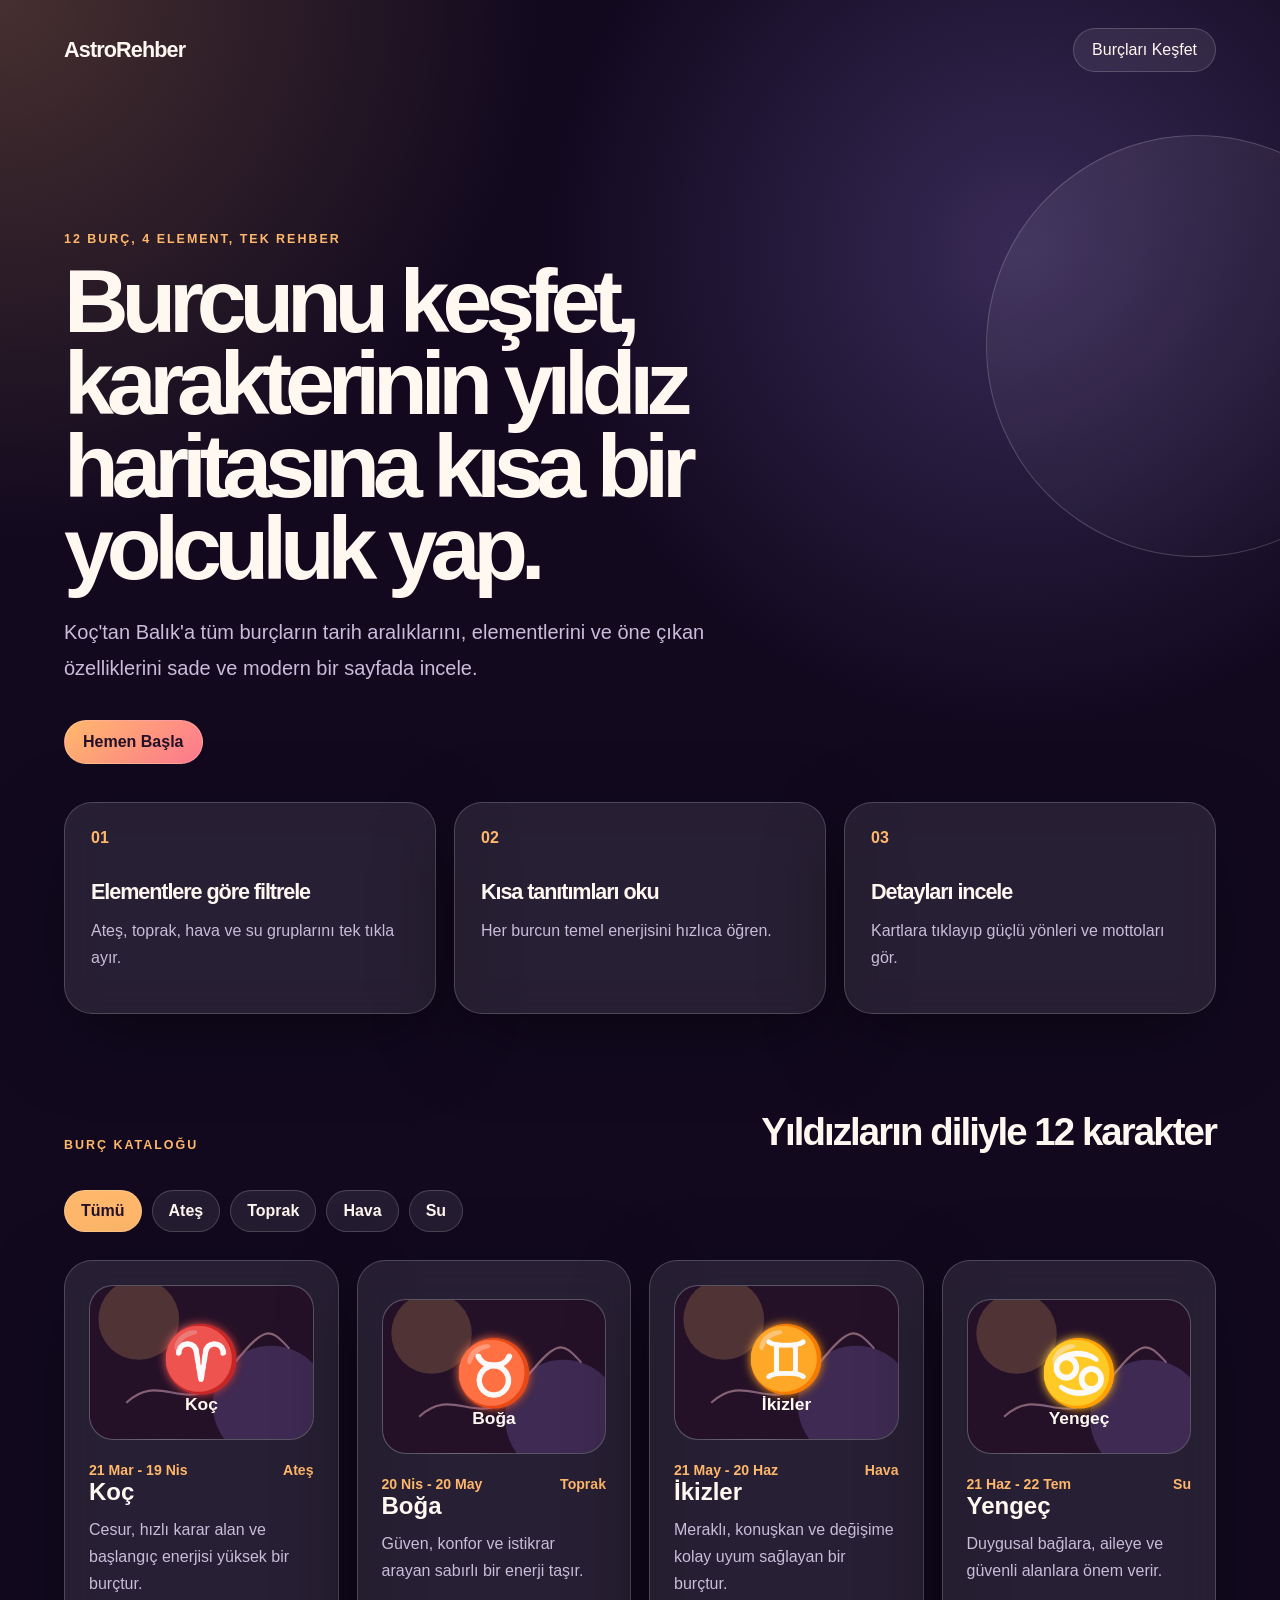
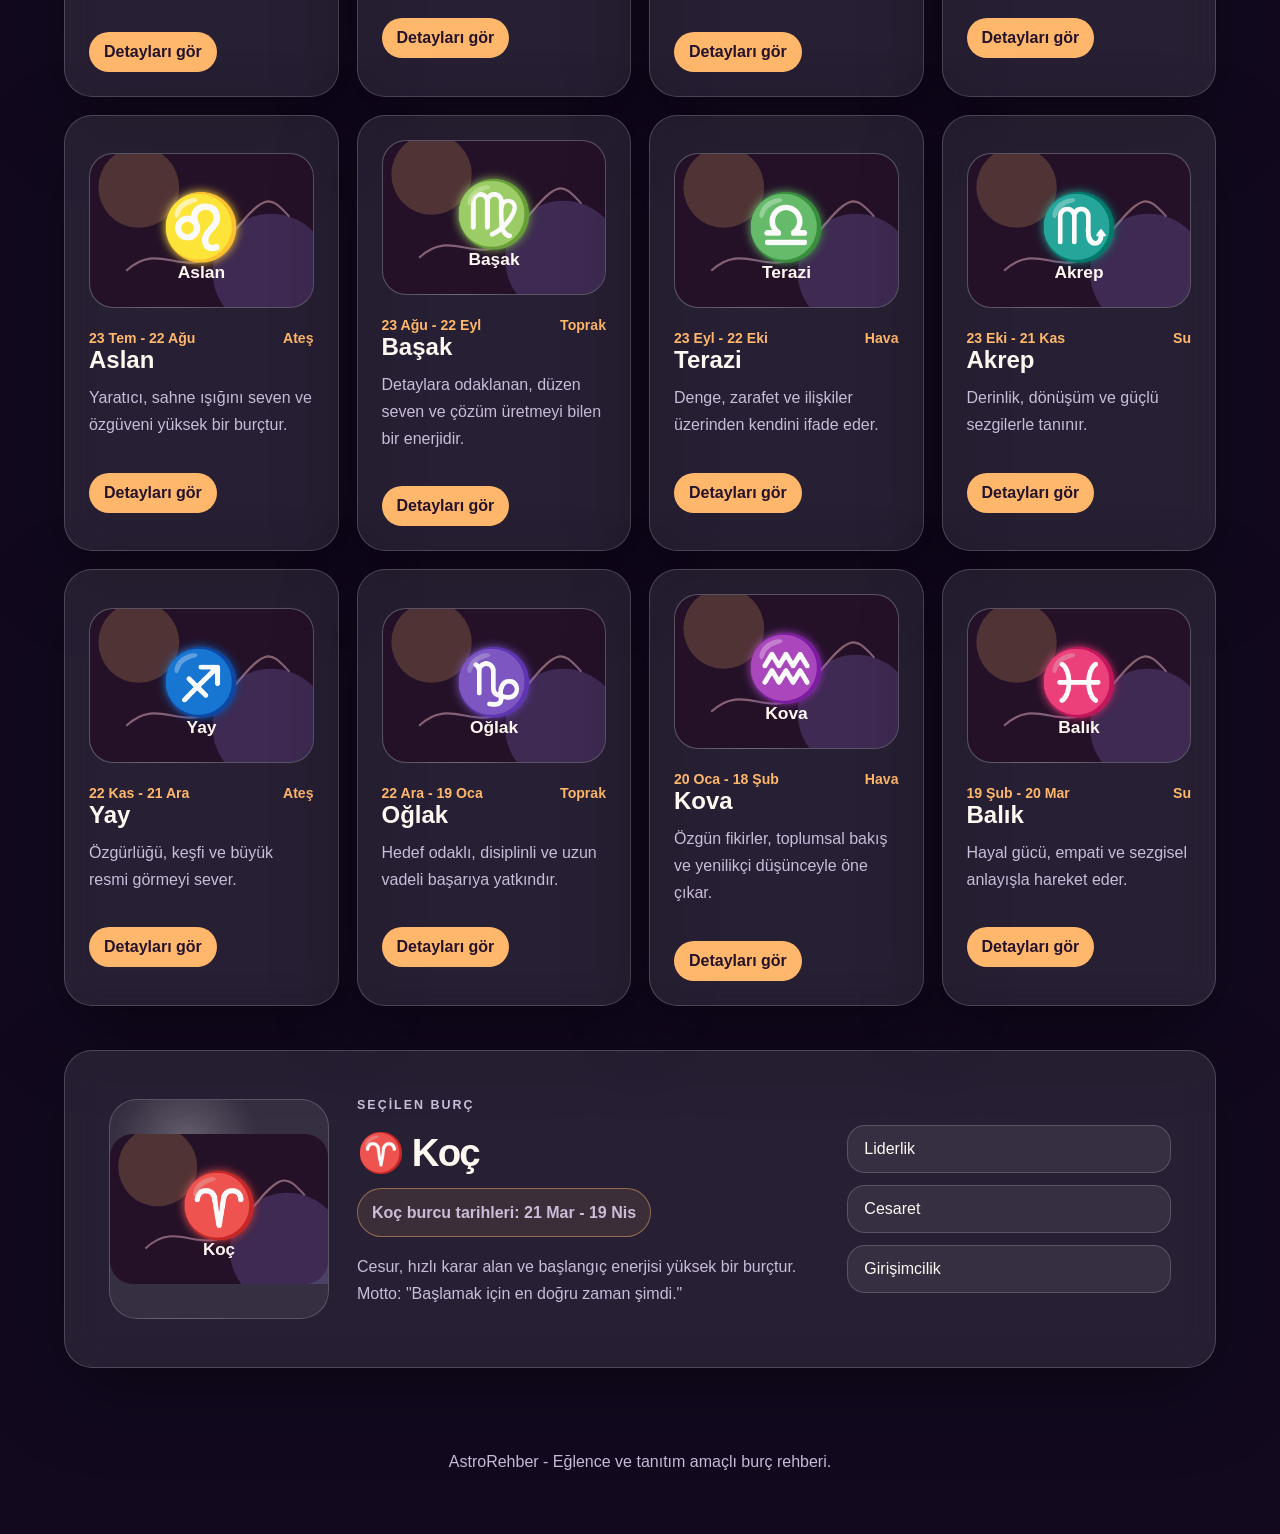
==== index.html @ c37c7cdb "Add Pages redirect to zodiac site" ====
<!DOCTYPE html>
<html lang="tr">
<head>
  <meta charset="UTF-8">
  <meta name="viewport" content="width=device-width, initial-scale=1.0">
  <meta http-equiv="refresh" content="0; url=burc-tanitim-sitesi/">
  <title>Burç Tanıtım Sitesi</title>
  <link rel="canonical" href="burc-tanitim-sitesi/">
  <style>
    body {
      display: grid;
      min-height: 100vh;
      margin: 0;
      place-items: center;
      font-family: Arial, sans-serif;
      color: #fff8f1;
      background: #12091f;
    }

    a {
      color: #ffb86b;
      font-weight: 700;
    }
  </style>
</head>
<body>
  <main>
    <h1>Burç Tanıtım Sitesi açılıyor...</h1>
    <p>Otomatik yönlendirme çalışmazsa <a href="burc-tanitim-sitesi/">buraya tıkla</a>.</p>
  </main>
</body>
</html>
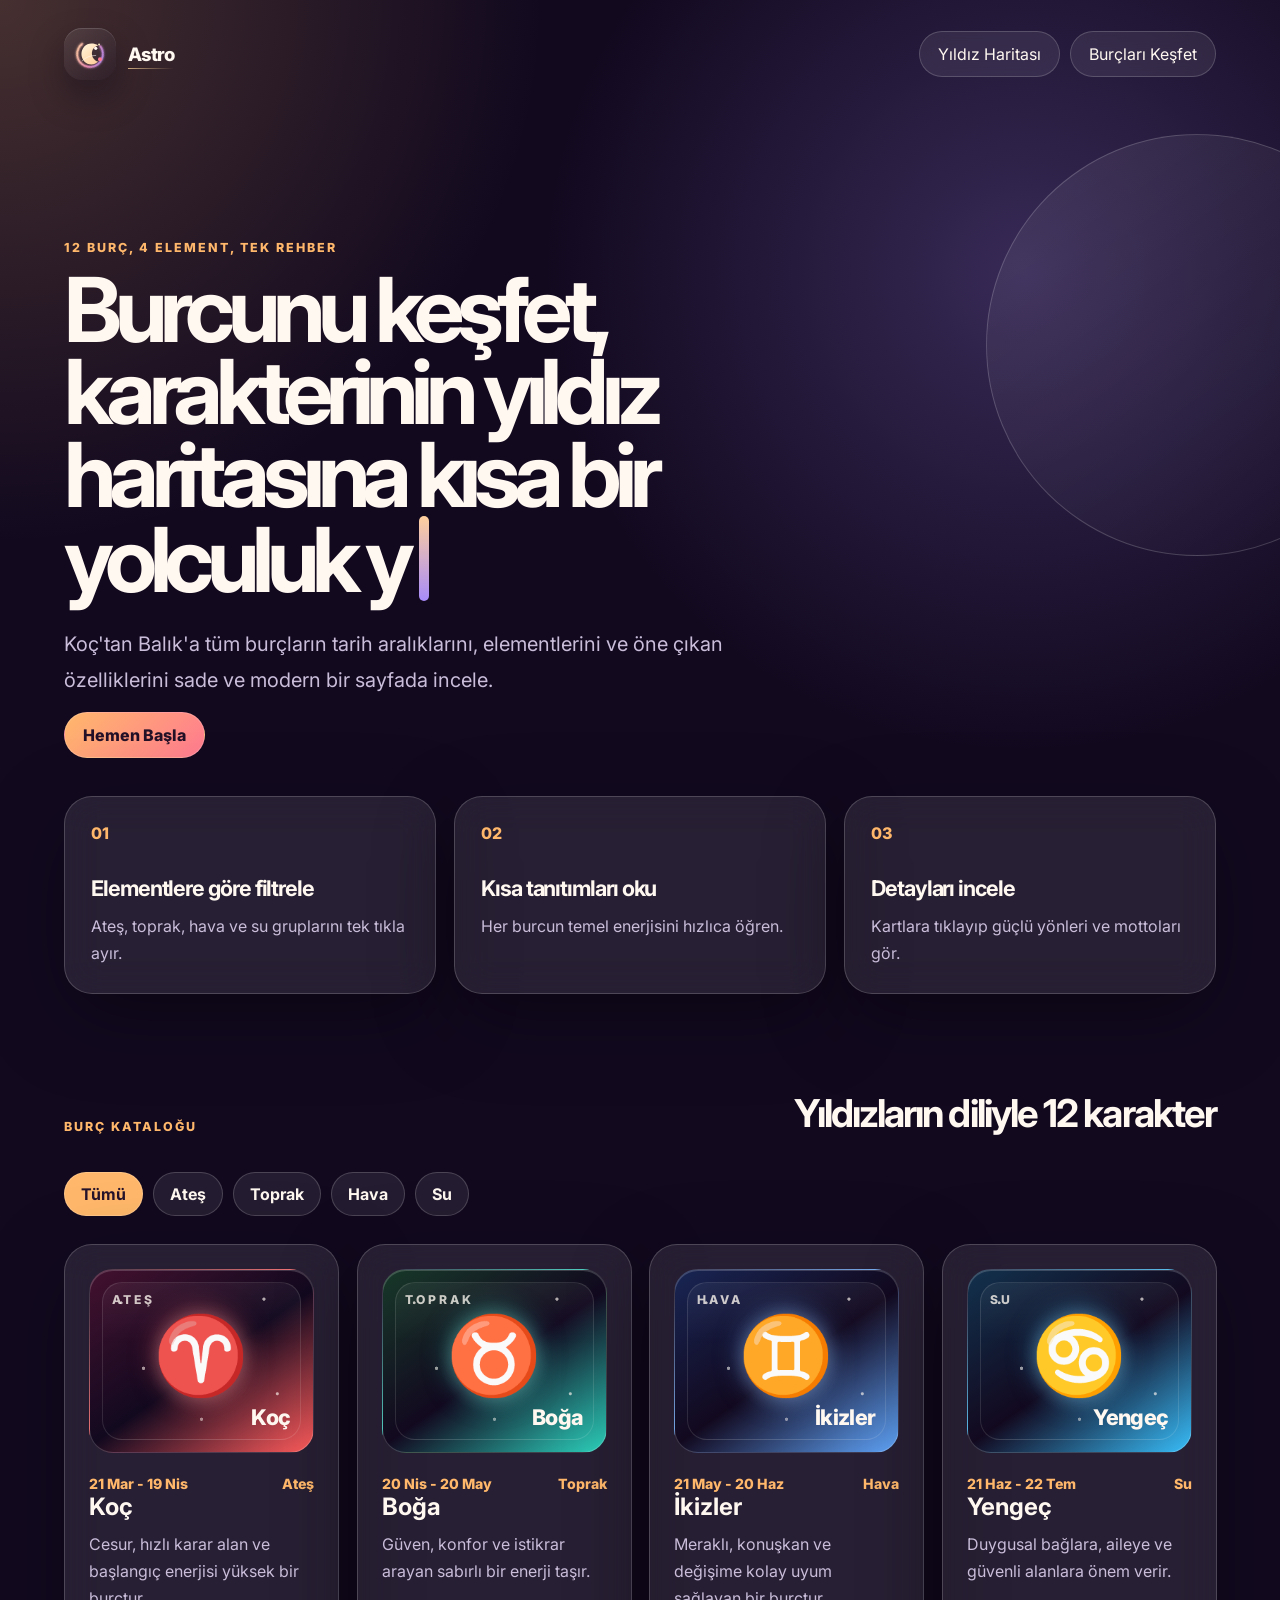
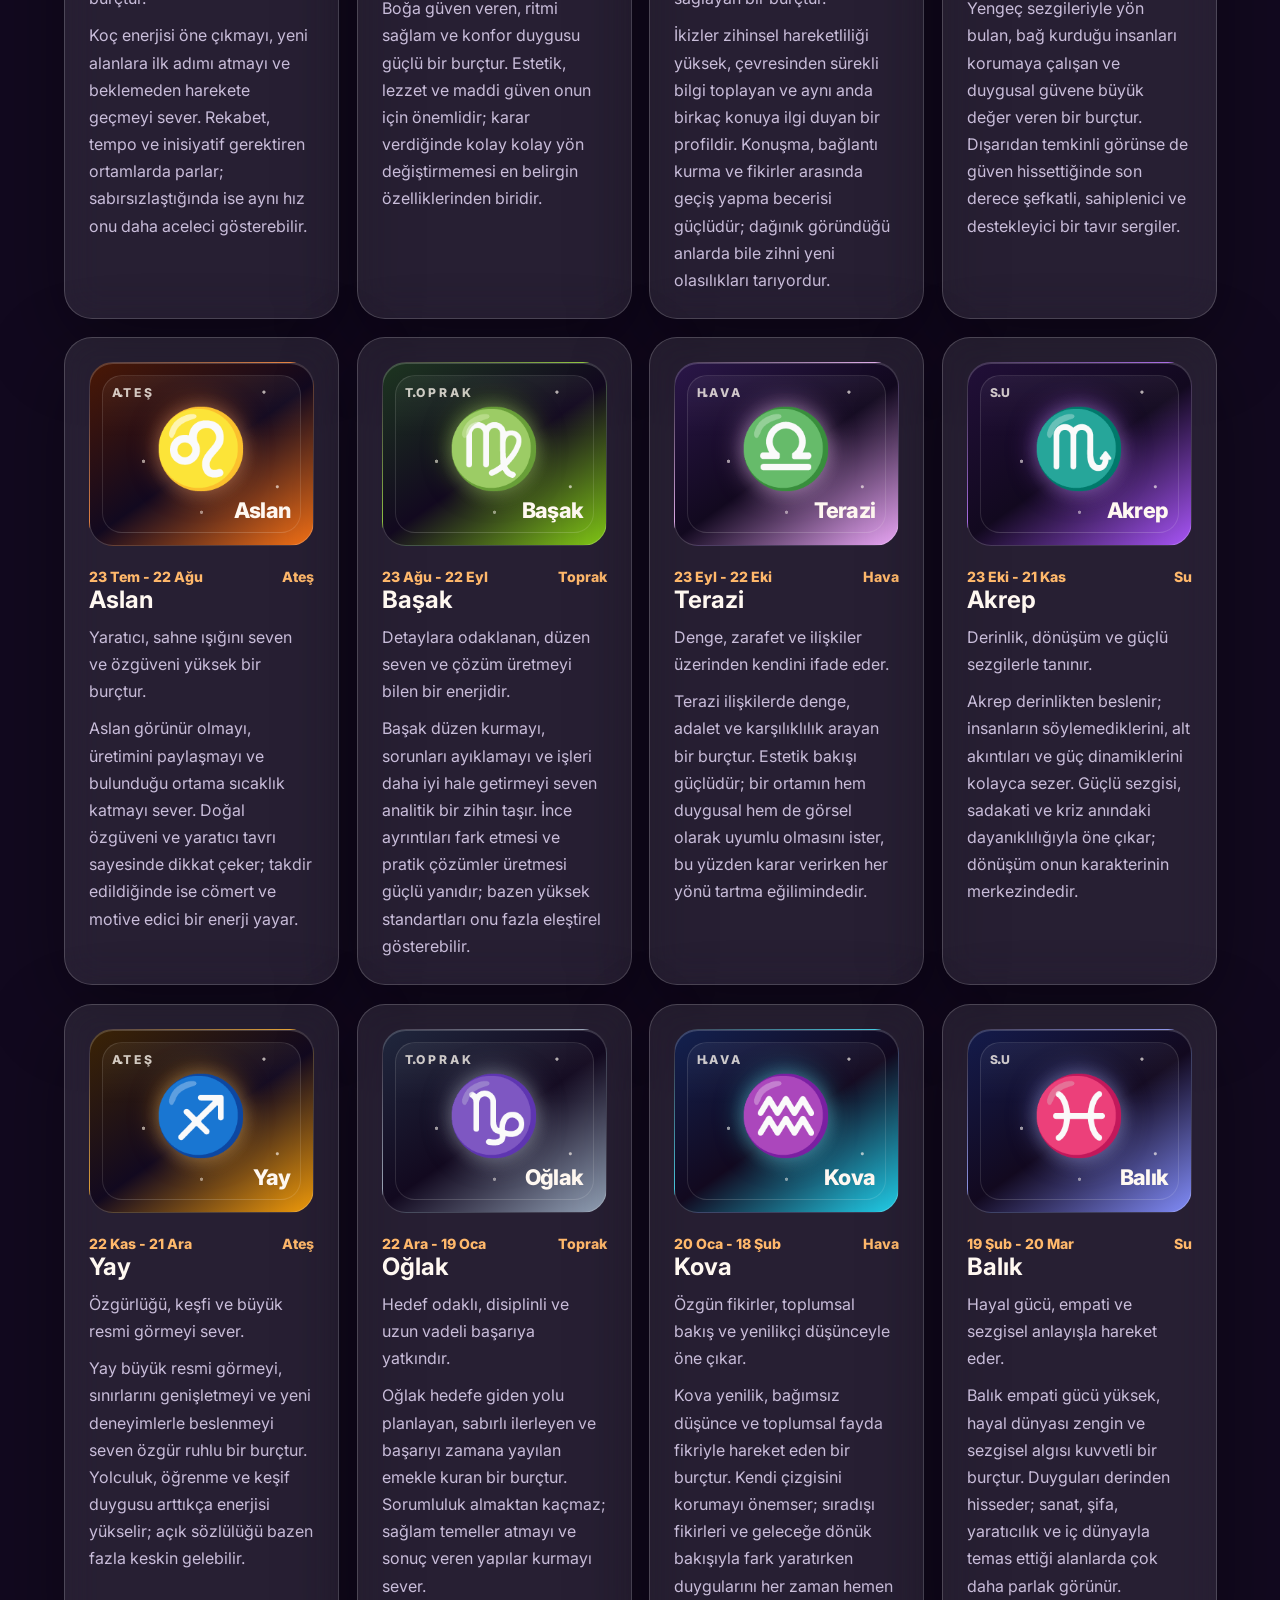
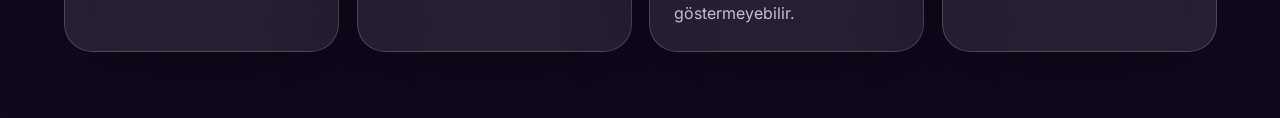
==== commit 40f2cc76: "Restore site files at gh-pages root" ====
--- a/index.html
+++ b/index.html
@@ -3,30 +3,287 @@
 <head>
   <meta charset="UTF-8">
   <meta name="viewport" content="width=device-width, initial-scale=1.0">
-  <meta http-equiv="refresh" content="0; url=burc-tanitim-sitesi/">
   <title>Burç Tanıtım Sitesi</title>
-  <link rel="canonical" href="burc-tanitim-sitesi/">
-  <style>
-    body {
-      display: grid;
-      min-height: 100vh;
-      margin: 0;
-      place-items: center;
-      font-family: Arial, sans-serif;
-      color: #fff8f1;
-      background: #12091f;
-    }
-
-    a {
-      color: #ffb86b;
-      font-weight: 700;
-    }
-  </style>
+  <link rel="preconnect" href="https://fonts.googleapis.com">
+  <link rel="preconnect" href="https://fonts.gstatic.com" crossorigin>
+  <link href="https://fonts.googleapis.com/css2?family=Inter:wght@400;600;700;800&display=swap" rel="stylesheet">
+  <link rel="stylesheet" href="style.css">
+  <link rel="stylesheet" href="neon-hover.css">
+  <link rel="stylesheet" href="nav-animations.css">
 </head>
 <body>
+  <header class="hero">
+    <nav class="navbar" aria-label="Ana navigasyon">
+      <a class="logo" href="index.html" aria-label="Astro ana sayfa">
+        <span class="logo-mark" aria-hidden="true">
+          <svg viewBox="0 0 84 84" focusable="false">
+            <defs>
+              <linearGradient id="astroRing" x1="14" y1="14" x2="70" y2="70" gradientUnits="userSpaceOnUse">
+                <stop stop-color="#ffd89b"/>
+                <stop offset="0.52" stop-color="#f08bb4"/>
+                <stop offset="1" stop-color="#a78bfa"/>
+              </linearGradient>
+              <linearGradient id="astroMoon" x1="24" y1="22" x2="56" y2="60" gradientUnits="userSpaceOnUse">
+                <stop stop-color="#fff5db"/>
+                <stop offset="1" stop-color="#ffcf9c"/>
+              </linearGradient>
+              <filter id="astroGlow" x="-35%" y="-35%" width="170%" height="170%">
+                <feGaussianBlur stdDeviation="2.6" result="blur"/>
+                <feMerge>
+                  <feMergeNode in="blur"/>
+                  <feMergeNode in="SourceGraphic"/>
+                </feMerge>
+              </filter>
+            </defs>
+            <circle cx="42" cy="42" r="27" fill="none" stroke="url(#astroRing)" stroke-width="3.6" stroke-linecap="round" stroke-dasharray="122 42" transform="rotate(-28 42 42)" filter="url(#astroGlow)"/>
+            <path d="M45 20C33 20 24 30 24 42C24 54 33 64 45 64C50 64 55 62 59 58C51 56 46 49 46 41C46 33 51 26 59 24C55 21 50 20 45 20Z" fill="url(#astroMoon)"/>
+            <path d="M26 56C33 49 42 45 54 45" fill="none" stroke="rgba(255,248,241,0.78)" stroke-width="1.5" stroke-linecap="round"/>
+            <circle cx="54" cy="30" r="3.4" fill="#fff8f1"/>
+            <circle cx="61" cy="22" r="1.9" fill="#fff1c6"/>
+            <circle cx="63" cy="53" r="4.2" fill="#ff7a90"/>
+          </svg>
+        </span>
+        <span class="logo-text">Astro</span>
+      </a>
+      <div class="nav-actions">
+        <a class="nav-link nav-starchart" href="yildiz-haritasi.html">Yıldız Haritası</a>
+        <a class="nav-link nav-zodiac" href="index.html#burclar">Burçları Keşfet</a>
+      </div>
+    </nav>
+
+    <section class="hero-content">
+      <p class="eyebrow" data-typing data-typing-order="1" data-typing-speed="14">12 burç, 4 element, tek rehber</p>
+      <h1 data-typing data-typing-order="2" data-typing-speed="18">Burcunu keşfet, karakterinin yıldız haritasına kısa bir yolculuk yap.</h1>
+      <p class="hero-text" data-typing data-typing-order="3" data-typing-speed="9">
+        Koç'tan Balık'a tüm burçların tarih aralıklarını, elementlerini ve öne çıkan
+        özelliklerini sade ve modern bir sayfada incele.
+      </p>
+      <a class="cta" href="#burclar">Hemen Başla</a>
+    </section>
+  </header>
+
   <main>
-    <h1>Burç Tanıtım Sitesi açılıyor...</h1>
-    <p>Otomatik yönlendirme çalışmazsa <a href="burc-tanitim-sitesi/">buraya tıkla</a>.</p>
+    <section class="intro" aria-label="Site özeti">
+      <article>
+        <span>01</span>
+        <h2>Elementlere göre filtrele</h2>
+        <p>Ateş, toprak, hava ve su gruplarını tek tıkla ayır.</p>
+      </article>
+      <article>
+        <span>02</span>
+        <h2>Kısa tanıtımları oku</h2>
+        <p>Her burcun temel enerjisini hızlıca öğren.</p>
+      </article>
+      <article>
+        <span>03</span>
+        <h2>Detayları incele</h2>
+        <p>Kartlara tıklayıp güçlü yönleri ve mottoları gör.</p>
+      </article>
+    </section>
+
+    <section id="burclar" class="zodiac-section">
+      <div class="section-heading">
+        <p class="eyebrow">Burç kataloğu</p>
+        <h2>Yıldızların diliyle 12 karakter</h2>
+      </div>
+
+      <div class="filters" aria-label="Burç element filtreleri">
+        <button class="filter active" type="button" data-filter="all">Tümü</button>
+        <button class="filter" type="button" data-filter="Ateş">Ateş</button>
+        <button class="filter" type="button" data-filter="Toprak">Toprak</button>
+        <button class="filter" type="button" data-filter="Hava">Hava</button>
+        <button class="filter" type="button" data-filter="Su">Su</button>
+      </div>
+
+      <div class="zodiac-grid" id="zodiacGrid" aria-live="polite">
+        <a class="zodiac-card" data-element="Ateş" href="burc.html?burc=koc" aria-label="Koç burcu detay sayfasına git">
+          <span class="zodiac-image-wrap zodiac-poster poster-koc" aria-hidden="true">
+            <span class="zodiac-poster-element">ATEŞ</span>
+            <span class="zodiac-poster-symbol">♈</span>
+            <span class="zodiac-poster-name">Koç</span>
+          </span>
+          <div class="zodiac-meta">
+            <span>21 Mar - 19 Nis</span>
+            <span>Ateş</span>
+          </div>
+          <h3>Koç</h3>
+          <p>Cesur, hızlı karar alan ve başlangıç enerjisi yüksek bir burçtur.</p>
+          <p class="zodiac-card-detail">Koç enerjisi öne çıkmayı, yeni alanlara ilk adımı atmayı ve beklemeden harekete geçmeyi sever. Rekabet, tempo ve inisiyatif gerektiren ortamlarda parlar; sabırsızlaştığında ise aynı hız onu daha aceleci gösterebilir.</p>
+        </a>
+
+        <a class="zodiac-card" data-element="Toprak" href="burc.html?burc=boga" aria-label="Boğa burcu detay sayfasına git">
+          <span class="zodiac-image-wrap zodiac-poster poster-boga" aria-hidden="true">
+            <span class="zodiac-poster-element">TOPRAK</span>
+            <span class="zodiac-poster-symbol">♉</span>
+            <span class="zodiac-poster-name">Boğa</span>
+          </span>
+          <div class="zodiac-meta">
+            <span>20 Nis - 20 May</span>
+            <span>Toprak</span>
+          </div>
+          <h3>Boğa</h3>
+          <p>Güven, konfor ve istikrar arayan sabırlı bir enerji taşır.</p>
+          <p class="zodiac-card-detail">Boğa güven veren, ritmi sağlam ve konfor duygusu güçlü bir burçtur. Estetik, lezzet ve maddi güven onun için önemlidir; karar verdiğinde kolay kolay yön değiştirmemesi en belirgin özelliklerinden biridir.</p>
+        </a>
+
+        <a class="zodiac-card" data-element="Hava" href="burc.html?burc=ikizler" aria-label="İkizler burcu detay sayfasına git">
+          <span class="zodiac-image-wrap zodiac-poster poster-ikizler" aria-hidden="true">
+            <span class="zodiac-poster-element">HAVA</span>
+            <span class="zodiac-poster-symbol">♊</span>
+            <span class="zodiac-poster-name">İkizler</span>
+          </span>
+          <div class="zodiac-meta">
+            <span>21 May - 20 Haz</span>
+            <span>Hava</span>
+          </div>
+          <h3>İkizler</h3>
+          <p>Meraklı, konuşkan ve değişime kolay uyum sağlayan bir burçtur.</p>
+          <p class="zodiac-card-detail">İkizler zihinsel hareketliliği yüksek, çevresinden sürekli bilgi toplayan ve aynı anda birkaç konuya ilgi duyan bir profildir. Konuşma, bağlantı kurma ve fikirler arasında geçiş yapma becerisi güçlüdür; dağınık göründüğü anlarda bile zihni yeni olasılıkları tarıyordur.</p>
+        </a>
+
+        <a class="zodiac-card" data-element="Su" href="burc.html?burc=yengec" aria-label="Yengeç burcu detay sayfasına git">
+          <span class="zodiac-image-wrap zodiac-poster poster-yengec" aria-hidden="true">
+            <span class="zodiac-poster-element">SU</span>
+            <span class="zodiac-poster-symbol">♋</span>
+            <span class="zodiac-poster-name">Yengeç</span>
+          </span>
+          <div class="zodiac-meta">
+            <span>21 Haz - 22 Tem</span>
+            <span>Su</span>
+          </div>
+          <h3>Yengeç</h3>
+          <p>Duygusal bağlara, aileye ve güvenli alanlara önem verir.</p>
+          <p class="zodiac-card-detail">Yengeç sezgileriyle yön bulan, bağ kurduğu insanları korumaya çalışan ve duygusal güvene büyük değer veren bir burçtur. Dışarıdan temkinli görünse de güven hissettiğinde son derece şefkatli, sahiplenici ve destekleyici bir tavır sergiler.</p>
+        </a>
+
+        <a class="zodiac-card" data-element="Ateş" href="burc.html?burc=aslan" aria-label="Aslan burcu detay sayfasına git">
+          <span class="zodiac-image-wrap zodiac-poster poster-aslan" aria-hidden="true">
+            <span class="zodiac-poster-element">ATEŞ</span>
+            <span class="zodiac-poster-symbol">♌</span>
+            <span class="zodiac-poster-name">Aslan</span>
+          </span>
+          <div class="zodiac-meta">
+            <span>23 Tem - 22 Ağu</span>
+            <span>Ateş</span>
+          </div>
+          <h3>Aslan</h3>
+          <p>Yaratıcı, sahne ışığını seven ve özgüveni yüksek bir burçtur.</p>
+          <p class="zodiac-card-detail">Aslan görünür olmayı, üretimini paylaşmayı ve bulunduğu ortama sıcaklık katmayı sever. Doğal özgüveni ve yaratıcı tavrı sayesinde dikkat çeker; takdir edildiğinde ise cömert ve motive edici bir enerji yayar.</p>
+        </a>
+
+        <a class="zodiac-card" data-element="Toprak" href="burc.html?burc=basak" aria-label="Başak burcu detay sayfasına git">
+          <span class="zodiac-image-wrap zodiac-poster poster-basak" aria-hidden="true">
+            <span class="zodiac-poster-element">TOPRAK</span>
+            <span class="zodiac-poster-symbol">♍</span>
+            <span class="zodiac-poster-name">Başak</span>
+          </span>
+          <div class="zodiac-meta">
+            <span>23 Ağu - 22 Eyl</span>
+            <span>Toprak</span>
+          </div>
+          <h3>Başak</h3>
+          <p>Detaylara odaklanan, düzen seven ve çözüm üretmeyi bilen bir enerjidir.</p>
+          <p class="zodiac-card-detail">Başak düzen kurmayı, sorunları ayıklamayı ve işleri daha iyi hale getirmeyi seven analitik bir zihin taşır. İnce ayrıntıları fark etmesi ve pratik çözümler üretmesi güçlü yanıdır; bazen yüksek standartları onu fazla eleştirel gösterebilir.</p>
+        </a>
+
+        <a class="zodiac-card" data-element="Hava" href="burc.html?burc=terazi" aria-label="Terazi burcu detay sayfasına git">
+          <span class="zodiac-image-wrap zodiac-poster poster-terazi" aria-hidden="true">
+            <span class="zodiac-poster-element">HAVA</span>
+            <span class="zodiac-poster-symbol">♎</span>
+            <span class="zodiac-poster-name">Terazi</span>
+          </span>
+          <div class="zodiac-meta">
+            <span>23 Eyl - 22 Eki</span>
+            <span>Hava</span>
+          </div>
+          <h3>Terazi</h3>
+          <p>Denge, zarafet ve ilişkiler üzerinden kendini ifade eder.</p>
+          <p class="zodiac-card-detail">Terazi ilişkilerde denge, adalet ve karşılıklılık arayan bir burçtur. Estetik bakışı güçlüdür; bir ortamın hem duygusal hem de görsel olarak uyumlu olmasını ister, bu yüzden karar verirken her yönü tartma eğilimindedir.</p>
+        </a>
+
+        <a class="zodiac-card" data-element="Su" href="burc.html?burc=akrep" aria-label="Akrep burcu detay sayfasına git">
+          <span class="zodiac-image-wrap zodiac-poster poster-akrep" aria-hidden="true">
+            <span class="zodiac-poster-element">SU</span>
+            <span class="zodiac-poster-symbol">♏</span>
+            <span class="zodiac-poster-name">Akrep</span>
+          </span>
+          <div class="zodiac-meta">
+            <span>23 Eki - 21 Kas</span>
+            <span>Su</span>
+          </div>
+          <h3>Akrep</h3>
+          <p>Derinlik, dönüşüm ve güçlü sezgilerle tanınır.</p>
+          <p class="zodiac-card-detail">Akrep derinlikten beslenir; insanların söylemediklerini, alt akıntıları ve güç dinamiklerini kolayca sezer. Güçlü sezgisi, sadakati ve kriz anındaki dayanıklılığıyla öne çıkar; dönüşüm onun karakterinin merkezindedir.</p>
+        </a>
+
+        <a class="zodiac-card" data-element="Ateş" href="burc.html?burc=yay" aria-label="Yay burcu detay sayfasına git">
+          <span class="zodiac-image-wrap zodiac-poster poster-yay" aria-hidden="true">
+            <span class="zodiac-poster-element">ATEŞ</span>
+            <span class="zodiac-poster-symbol">♐</span>
+            <span class="zodiac-poster-name">Yay</span>
+          </span>
+          <div class="zodiac-meta">
+            <span>22 Kas - 21 Ara</span>
+            <span>Ateş</span>
+          </div>
+          <h3>Yay</h3>
+          <p>Özgürlüğü, keşfi ve büyük resmi görmeyi sever.</p>
+          <p class="zodiac-card-detail">Yay büyük resmi görmeyi, sınırlarını genişletmeyi ve yeni deneyimlerle beslenmeyi seven özgür ruhlu bir burçtur. Yolculuk, öğrenme ve keşif duygusu arttıkça enerjisi yükselir; açık sözlülüğü bazen fazla keskin gelebilir.</p>
+        </a>
+
+        <a class="zodiac-card" data-element="Toprak" href="burc.html?burc=oglak" aria-label="Oğlak burcu detay sayfasına git">
+          <span class="zodiac-image-wrap zodiac-poster poster-oglak" aria-hidden="true">
+            <span class="zodiac-poster-element">TOPRAK</span>
+            <span class="zodiac-poster-symbol">♑</span>
+            <span class="zodiac-poster-name">Oğlak</span>
+          </span>
+          <div class="zodiac-meta">
+            <span>22 Ara - 19 Oca</span>
+            <span>Toprak</span>
+          </div>
+          <h3>Oğlak</h3>
+          <p>Hedef odaklı, disiplinli ve uzun vadeli başarıya yatkındır.</p>
+          <p class="zodiac-card-detail">Oğlak hedefe giden yolu planlayan, sabırlı ilerleyen ve başarıyı zamana yayılan emekle kuran bir burçtur. Sorumluluk almaktan kaçmaz; sağlam temeller atmayı ve sonuç veren yapılar kurmayı sever.</p>
+        </a>
+
+        <a class="zodiac-card" data-element="Hava" href="burc.html?burc=kova" aria-label="Kova burcu detay sayfasına git">
+          <span class="zodiac-image-wrap zodiac-poster poster-kova" aria-hidden="true">
+            <span class="zodiac-poster-element">HAVA</span>
+            <span class="zodiac-poster-symbol">♒</span>
+            <span class="zodiac-poster-name">Kova</span>
+          </span>
+          <div class="zodiac-meta">
+            <span>20 Oca - 18 Şub</span>
+            <span>Hava</span>
+          </div>
+          <h3>Kova</h3>
+          <p>Özgün fikirler, toplumsal bakış ve yenilikçi düşünceyle öne çıkar.</p>
+          <p class="zodiac-card-detail">Kova yenilik, bağımsız düşünce ve toplumsal fayda fikriyle hareket eden bir burçtur. Kendi çizgisini korumayı önemser; sıradışı fikirleri ve geleceğe dönük bakışıyla fark yaratırken duygularını her zaman hemen göstermeyebilir.</p>
+        </a>
+
+        <a class="zodiac-card" data-element="Su" href="burc.html?burc=balik" aria-label="Balık burcu detay sayfasına git">
+          <span class="zodiac-image-wrap zodiac-poster poster-balik" aria-hidden="true">
+            <span class="zodiac-poster-element">SU</span>
+            <span class="zodiac-poster-symbol">♓</span>
+            <span class="zodiac-poster-name">Balık</span>
+          </span>
+          <div class="zodiac-meta">
+            <span>19 Şub - 20 Mar</span>
+            <span>Su</span>
+          </div>
+          <h3>Balık</h3>
+          <p>Hayal gücü, empati ve sezgisel anlayışla hareket eder.</p>
+          <p class="zodiac-card-detail">Balık empati gücü yüksek, hayal dünyası zengin ve sezgisel algısı kuvvetli bir burçtur. Duyguları derinden hisseder; sanat, şifa, yaratıcılık ve iç dünyayla temas ettiği alanlarda çok daha parlak görünür.</p>
+        </a>
+      </div>
+    </section>
   </main>
+
+  <footer>
+    <p>AstroRehber - Eğlence ve tanıtım amaçlı burç rehberi.</p>
+  </footer>
+
+  <script src="script.js"></script>
+  <script src="ui-effects.js"></script>
 </body>
 </html>
--- a/style.css
+++ b/style.css
@@ -0,0 +1,648 @@
+:root {
+  --bg: #12091f;
+  --bg-soft: #1f1232;
+  --card: rgba(255, 255, 255, 0.09);
+  --card-strong: rgba(255, 255, 255, 0.15);
+  --text: #fff8f1;
+  --muted: #c9bdda;
+  --accent: #ffb86b;
+  --accent-2: #a78bfa;
+  --border: rgba(255, 255, 255, 0.18);
+  --shadow: 0 24px 80px rgba(0, 0, 0, 0.35);
+}
+
+* {
+  box-sizing: border-box;
+}
+
+html {
+  scroll-behavior: smooth;
+}
+
+body {
+  margin: 0;
+  min-height: 100vh;
+  font-family: "Inter", Arial, sans-serif;
+  color: var(--text);
+  background:
+    radial-gradient(circle at top left, rgba(255, 184, 107, 0.22), transparent 34rem),
+    radial-gradient(circle at 80% 8%, rgba(167, 139, 250, 0.25), transparent 30rem),
+    var(--bg);
+}
+
+a {
+  color: inherit;
+  text-decoration: none;
+}
+
+.hero {
+  min-height: 78vh;
+  padding: 28px clamp(20px, 5vw, 72px) 80px;
+  position: relative;
+  overflow: hidden;
+}
+
+.hero::after {
+  content: "";
+  position: absolute;
+  inset: 16% -10% auto auto;
+  width: 420px;
+  height: 420px;
+  border: 1px solid var(--border);
+  border-radius: 999px;
+  background: linear-gradient(145deg, rgba(255, 255, 255, 0.08), transparent);
+  pointer-events: none;
+}
+
+.navbar {
+  display: flex;
+  justify-content: space-between;
+  align-items: center;
+  gap: 20px;
+  position: relative;
+  z-index: 1;
+}
+
+.logo {
+  display: inline-flex;
+  align-items: center;
+  gap: 12px;
+  font-size: 1.16rem;
+  font-weight: 800;
+  letter-spacing: -0.04em;
+}
+
+.logo-mark {
+  display: inline-flex;
+  align-items: center;
+  justify-content: center;
+  width: 52px;
+  height: 52px;
+  border-radius: 18px;
+  background: linear-gradient(145deg, rgba(255, 255, 255, 0.1), rgba(18, 9, 31, 0.22));
+  box-shadow:
+    inset 0 1px 0 rgba(255, 255, 255, 0.14),
+    0 16px 34px rgba(6, 3, 15, 0.34);
+  backdrop-filter: blur(12px);
+}
+
+.logo-mark svg {
+  width: 40px;
+  height: 40px;
+  display: block;
+}
+
+.logo-text {
+  position: relative;
+  color: #fff8f1;
+}
+
+.logo-text::after {
+  content: "";
+  position: absolute;
+  left: 0;
+  right: 0;
+  bottom: -4px;
+  height: 1px;
+  background: linear-gradient(90deg, rgba(255, 216, 155, 0.72), rgba(167, 139, 250, 0));
+}
+
+.nav-actions {
+  display: flex;
+  flex-wrap: wrap;
+  justify-content: flex-end;
+  gap: 10px;
+}
+
+.nav-link,
+.cta {
+  border: 1px solid var(--border);
+  border-radius: 999px;
+  padding: 12px 18px;
+  background: rgba(255, 255, 255, 0.08);
+  backdrop-filter: blur(12px);
+}
+
+.hero-content {
+  max-width: 860px;
+  margin-top: clamp(80px, 13vw, 160px);
+  position: relative;
+  z-index: 1;
+}
+
+.eyebrow {
+  margin: 0 0 14px;
+  color: var(--accent);
+  font-weight: 800;
+  letter-spacing: 0.16em;
+  text-transform: uppercase;
+  font-size: 0.78rem;
+}
+
+h1,
+h2,
+p {
+  margin: 0 0;
+}
+
+h1 {
+  margin-bottom: 24px;
+  font-size: clamp(2.7rem, 7vw, 6.8rem);
+  line-height: 0.92;
+  letter-spacing: -0.08em;
+}
+
+h2 {
+  margin-bottom: 12px;
+  font-size: clamp(1.8rem, 3vw, 3rem);
+  letter-spacing: -0.05em;
+}
+
+.hero-text {
+  max-width: 680px;
+  color: var(--muted);
+  font-size: clamp(1rem, 1.8vw, 1.25rem);
+  line-height: 1.8;
+}
+
+[data-typing] {
+  will-change: contents;
+}
+
+[data-typing].is-typing::after {
+  content: "";
+  display: inline-block;
+  width: 0.11em;
+  height: 0.95em;
+  margin-left: 0.12em;
+  vertical-align: -0.1em;
+  border-radius: 999px;
+  background: linear-gradient(180deg, #ffcf9c, #a78bfa);
+  animation: typing-caret 0.7s steps(1) infinite;
+}
+
+.cta {
+  display: inline-flex;
+  margin-top: 14px;
+  background: linear-gradient(135deg, var(--accent), #ff7a90);
+  color: #241128;
+  font-weight: 800;
+}
+
+main {
+  padding: 0 clamp(20px, 5vw, 72px) 52px;
+}
+
+.intro {
+  display: grid;
+  grid-template-columns: repeat(3, minmax(0, 1fr));
+  gap: 18px;
+  margin-top: -42px;
+  position: relative;
+  z-index: 2;
+}
+
+.intro article,
+.zodiac-card,
+.detail-panel {
+  border: 1px solid var(--border);
+  border-radius: 28px;
+  background: var(--card);
+  box-shadow: var(--shadow);
+  backdrop-filter: blur(18px);
+}
+
+.intro article {
+  padding: 26px;
+}
+
+.intro span {
+  display: inline-flex;
+  margin-bottom: 32px;
+  color: var(--accent);
+  font-weight: 800;
+}
+
+.intro h2 {
+  font-size: 1.35rem;
+}
+
+.intro p,
+.zodiac-card p,
+.detail-panel p,
+footer {
+  color: var(--muted);
+  line-height: 1.7;
+}
+
+.zodiac-section {
+  padding-top: 96px;
+}
+
+.section-heading {
+  display: flex;
+  align-items: end;
+  justify-content: space-between;
+  gap: 24px;
+  margin-bottom: 24px;
+}
+
+.filters {
+  display: flex;
+  flex-wrap: wrap;
+  gap: 10px;
+  margin-bottom: 28px;
+}
+
+.filter {
+  border: 1px solid var(--border);
+  border-radius: 999px;
+  padding: 11px 16px;
+  color: var(--text);
+  background: rgba(255, 255, 255, 0.08);
+  cursor: pointer;
+  font: inherit;
+  font-weight: 700;
+  transition: 0.2s ease;
+}
+
+.filter:hover,
+.filter.active {
+  color: #25122b;
+  background: var(--accent);
+}
+
+.zodiac-grid {
+  display: grid;
+  grid-template-columns: repeat(4, minmax(0, 1fr));
+  gap: 18px;
+}
+
+.zodiac-card {
+  display: flex;
+  flex-direction: column;
+  min-height: 260px;
+  padding: 24px;
+  text-align: left;
+  color: var(--text);
+  cursor: pointer;
+  font: inherit;
+  transition: transform 0.2s ease, background 0.2s ease, border-color 0.2s ease;
+}
+
+.zodiac-card:hover,
+.zodiac-card:focus-visible {
+  transform: translateY(-6px);
+  background: var(--card-strong);
+  border-color: rgba(255, 184, 107, 0.7);
+  outline: none;
+}
+
+.zodiac-image-wrap {
+  display: grid;
+  place-items: center;
+  min-height: 178px;
+  margin-bottom: 22px;
+  border: 1px solid var(--border);
+  border-radius: 24px;
+  background:
+    radial-gradient(circle at 35% 20%, rgba(255, 255, 255, 0.24), transparent 32%),
+    rgba(255, 255, 255, 0.07);
+  box-shadow: inset 0 1px 0 rgba(255, 255, 255, 0.18);
+  overflow: hidden;
+}
+
+.zodiac-card[hidden] {
+  display: none;
+}
+
+.zodiac-poster {
+  display: flex;
+  flex-direction: column;
+  justify-content: space-between;
+  position: relative;
+  isolation: isolate;
+  padding: 22px;
+  background:
+    radial-gradient(circle at 24% 20%, rgba(255, 255, 255, 0.18), transparent 0 28%),
+    radial-gradient(circle at 76% 78%, rgba(255, 255, 255, 0.18), transparent 0 26%),
+    linear-gradient(145deg, var(--poster-deep), #12091f 52%, var(--poster-primary));
+}
+
+.zodiac-poster::before,
+.zodiac-poster::after {
+  content: "";
+  position: absolute;
+  inset: 0;
+  pointer-events: none;
+}
+
+.zodiac-poster::before {
+  background:
+    radial-gradient(circle at 14% 18%, rgba(255, 248, 241, 0.82) 0 1px, transparent 1.8px),
+    radial-gradient(circle at 78% 16%, rgba(255, 248, 241, 0.75) 0 1.2px, transparent 2px),
+    radial-gradient(circle at 60% 30%, rgba(255, 248, 241, 0.62) 0 1px, transparent 2px),
+    radial-gradient(circle at 24% 54%, rgba(255, 248, 241, 0.66) 0 1.4px, transparent 2px),
+    radial-gradient(circle at 84% 68%, rgba(255, 248, 241, 0.72) 0 1px, transparent 2px),
+    radial-gradient(circle at 50% 82%, rgba(255, 248, 241, 0.55) 0 1.3px, transparent 2px);
+  opacity: 0.9;
+}
+
+.zodiac-poster::after {
+  inset: 12px;
+  border: 1px solid rgba(255, 248, 241, 0.12);
+  border-radius: 20px;
+  background:
+    radial-gradient(circle at 50% 52%, rgba(255, 255, 255, 0.07), transparent 44%),
+    linear-gradient(180deg, rgba(255, 255, 255, 0.05), transparent 40%);
+}
+
+.zodiac-poster-element,
+.zodiac-poster-name,
+.zodiac-poster-symbol {
+  position: relative;
+  z-index: 1;
+}
+
+.zodiac-poster-element {
+  align-self: flex-start;
+  color: rgba(255, 248, 241, 0.78);
+  font-size: 0.76rem;
+  font-weight: 800;
+  letter-spacing: 0.24em;
+}
+
+.zodiac-poster-symbol {
+  align-self: center;
+  margin: 10px 0;
+  font-size: 4.8rem;
+  line-height: 1;
+  color: var(--poster-secondary);
+  text-shadow:
+    0 0 18px rgba(255, 255, 255, 0.18),
+    0 0 28px color-mix(in srgb, var(--poster-primary) 55%, transparent);
+}
+
+.zodiac-poster-name {
+  align-self: flex-end;
+  font-size: 1.35rem;
+  font-weight: 800;
+  letter-spacing: -0.03em;
+}
+
+.poster-koc {
+  --poster-primary: #ff5c5c;
+  --poster-secondary: #ffcc93;
+  --poster-deep: #43112f;
+}
+
+.poster-boga {
+  --poster-primary: #2dd4bf;
+  --poster-secondary: #f5d06f;
+  --poster-deep: #173829;
+}
+
+.poster-ikizler {
+  --poster-primary: #60a5fa;
+  --poster-secondary: #c4b5fd;
+  --poster-deep: #182553;
+}
+
+.poster-yengec {
+  --poster-primary: #38bdf8;
+  --poster-secondary: #f0f9ff;
+  --poster-deep: #12314d;
+}
+
+.poster-aslan {
+  --poster-primary: #f97316;
+  --poster-secondary: #fde68a;
+  --poster-deep: #4a1805;
+}
+
+.poster-basak {
+  --poster-primary: #84cc16;
+  --poster-secondary: #f7d794;
+  --poster-deep: #1d3520;
+}
+
+.poster-terazi {
+  --poster-primary: #f0abfc;
+  --poster-secondary: #93c5fd;
+  --poster-deep: #2a1648;
+}
+
+.poster-akrep {
+  --poster-primary: #a855f7;
+  --poster-secondary: #fb7185;
+  --poster-deep: #210f38;
+}
+
+.poster-yay {
+  --poster-primary: #f59e0b;
+  --poster-secondary: #fef3c7;
+  --poster-deep: #3b2305;
+}
+
+.poster-oglak {
+  --poster-primary: #94a3b8;
+  --poster-secondary: #facc15;
+  --poster-deep: #20273d;
+}
+
+.poster-kova {
+  --poster-primary: #22d3ee;
+  --poster-secondary: #a78bfa;
+  --poster-deep: #13214f;
+}
+
+.poster-balik {
+  --poster-primary: #818cf8;
+  --poster-secondary: #67e8f9;
+  --poster-deep: #141b4b;
+}
+
+.zodiac-meta {
+  display: flex;
+  justify-content: space-between;
+  gap: 14px;
+  color: var(--accent);
+  font-size: 0.88rem;
+  font-weight: 800;
+}
+
+.zodiac-card h3 {
+  margin: 0 0 10px;
+  font-size: 1.5rem;
+}
+
+.zodiac-card-detail {
+  margin-top: 10px;
+  color: rgba(255, 248, 241, 0.84);
+}
+
+.detail-hero {
+  padding: 28px clamp(20px, 5vw, 72px) 12px;
+}
+
+.detail-main {
+  padding-top: 42px;
+}
+
+.detail-page-title {
+  margin-bottom: 18px;
+  font-size: clamp(2.6rem, 6vw, 5.2rem);
+}
+
+.detail-panel {
+  display: grid;
+  grid-template-columns: 220px minmax(0, 1fr) minmax(260px, 0.7fr);
+  gap: 28px;
+  margin-top: 44px;
+  padding: clamp(24px, 4vw, 44px);
+  align-items: center;
+}
+
+.detail-panel-page {
+  margin-top: 0;
+}
+
+.detail-image-wrap {
+  display: grid;
+  place-items: center;
+  min-height: 220px;
+  border: 1px solid var(--border);
+  border-radius: 28px;
+  background:
+    radial-gradient(circle at 35% 20%, rgba(255, 255, 255, 0.24), transparent 32%),
+    rgba(255, 255, 255, 0.07);
+}
+
+.detail-image-wrap img {
+  display: block;
+  width: 100%;
+  height: auto;
+}
+
+.detail-date {
+  display: inline-flex;
+  margin-bottom: 16px;
+  border: 1px solid rgba(255, 184, 107, 0.45);
+  border-radius: 999px;
+  padding: 10px 14px;
+  color: var(--accent);
+  background: rgba(255, 184, 107, 0.1);
+  font-weight: 800;
+}
+
+.detail-panel ul {
+  display: grid;
+  gap: 12px;
+  margin: 0;
+  padding: 0;
+  list-style: none;
+}
+
+.detail-panel li {
+  border: 1px solid var(--border);
+  border-radius: 18px;
+  padding: 14px 16px;
+  background: rgba(255, 255, 255, 0.07);
+}
+
+.daily-section {
+  padding-top: 72px;
+}
+
+.daily-grid {
+  display: grid;
+  grid-template-columns: repeat(3, minmax(0, 1fr));
+  gap: 18px;
+}
+
+.daily-card {
+  min-height: 190px;
+  border: 1px solid var(--border);
+  border-radius: 28px;
+  padding: 24px;
+  background: var(--card);
+  box-shadow: var(--shadow);
+  backdrop-filter: blur(18px);
+}
+
+.daily-card h3 {
+  margin: 0 0 12px;
+  color: var(--accent);
+  font-size: 1.25rem;
+}
+
+.daily-card p {
+  color: var(--muted);
+  line-height: 1.7;
+}
+
+footer {
+  padding: 28px clamp(20px, 5vw, 72px) 42px;
+  text-align: center;
+}
+
+@keyframes typing-caret {
+  0%,
+  49% {
+    opacity: 1;
+  }
+
+  50%,
+  100% {
+    opacity: 0;
+  }
+}
+
+@media (max-width: 980px) {
+  .intro,
+  .zodiac-grid,
+  .detail-panel,
+  .daily-grid {
+    grid-template-columns: repeat(2, minmax(0, 1fr));
+  }
+
+  .detail-panel ul {
+    grid-column: 1 / -1;
+  }
+}
+
+@media (max-width: 680px) {
+  .hero {
+    min-height: auto;
+  }
+
+  .navbar {
+    align-items: flex-start;
+    flex-direction: column;
+  }
+
+  .logo-mark {
+    width: 48px;
+    height: 48px;
+  }
+
+  .logo-mark svg {
+    width: 36px;
+    height: 36px;
+  }
+
+  .nav-actions {
+    justify-content: flex-start;
+  }
+
+  .intro,
+  .zodiac-grid,
+  .detail-panel,
+  .daily-grid {
+    grid-template-columns: 1fr;
+  }
+
+  .detail-panel ul {
+    grid-column: auto;
+  }
+}
--- a/neon-hover.css
+++ b/neon-hover.css
@@ -0,0 +1,176 @@
+@property --neon-angle {
+  syntax: "<angle>";
+  initial-value: 0deg;
+  inherits: false;
+}
+
+.zodiac-card {
+  --spot-x: 50%;
+  --spot-y: 50%;
+  --tilt-x: 0deg;
+  --tilt-y: 0deg;
+  --glide-x: 0px;
+  --glide-y: 0px;
+  position: relative;
+  isolation: isolate;
+  overflow: visible;
+  transform-style: preserve-3d;
+  will-change: transform, box-shadow;
+}
+
+.zodiac-card > * {
+  position: relative;
+  z-index: 2;
+}
+
+.zodiac-card::before {
+  content: "";
+  position: absolute;
+  inset: -3px;
+  z-index: 3;
+  border-radius: 31px;
+  padding: 3px;
+  background:
+    radial-gradient(
+      circle at var(--spot-x) var(--spot-y),
+      rgba(255, 248, 241, 1) 0 7%,
+      rgba(255, 184, 107, 0.96) 8% 15%,
+      rgba(167, 139, 250, 0.82) 16% 24%,
+      transparent 34%
+    ),
+    conic-gradient(
+      from var(--neon-angle, 0deg),
+      transparent 0deg,
+      transparent 35deg,
+      rgba(34, 211, 238, 0.22) 58deg,
+      rgba(167, 139, 250, 0.9) 78deg,
+      rgba(255, 248, 241, 1) 96deg,
+      rgba(255, 184, 107, 1) 116deg,
+      rgba(255, 122, 144, 0.62) 138deg,
+      transparent 170deg,
+      transparent 360deg
+    );
+  opacity: 0;
+  filter:
+    drop-shadow(0 0 12px rgba(255, 184, 107, 0.8))
+    drop-shadow(0 0 22px rgba(167, 139, 250, 0.55));
+  pointer-events: none;
+  transition: opacity 0.22s ease;
+  -webkit-mask:
+    linear-gradient(#000 0 0) content-box,
+    linear-gradient(#000 0 0);
+  -webkit-mask-composite: xor;
+  mask:
+    linear-gradient(#000 0 0) content-box,
+    linear-gradient(#000 0 0);
+  mask-composite: exclude;
+}
+
+.zodiac-card::after {
+  content: "";
+  position: absolute;
+  inset: 0;
+  z-index: 1;
+  border-radius: 28px;
+  background:
+    radial-gradient(
+      circle at var(--spot-x) var(--spot-y),
+      rgba(255, 248, 241, 0.34) 0,
+      rgba(255, 184, 107, 0.24) 14%,
+      rgba(167, 139, 250, 0.18) 27%,
+      rgba(34, 211, 238, 0.1) 38%,
+      transparent 54%
+    ),
+    radial-gradient(
+      circle at calc(var(--spot-x) + 12%) calc(var(--spot-y) + 10%),
+      rgba(255, 122, 144, 0.16),
+      transparent 36%
+    );
+  box-shadow:
+    inset 0 0 34px rgba(255, 248, 241, 0.1),
+    0 0 34px rgba(167, 139, 250, 0.18);
+  opacity: 0;
+  transform: scale(0.98);
+  mix-blend-mode: screen;
+  pointer-events: none;
+  transition:
+    opacity 0.2s ease,
+    transform 0.2s ease,
+    background-position 0.2s ease;
+}
+
+.zodiac-card:hover::before,
+.zodiac-card:focus-visible::before {
+  opacity: 1;
+  animation: neon-border-spin 1.15s linear infinite;
+}
+
+.zodiac-card:hover::after,
+.zodiac-card:focus-visible::after {
+  opacity: 1;
+  transform: scale(1);
+}
+
+.zodiac-card:hover,
+.zodiac-card:focus-visible {
+  z-index: 2;
+  transform:
+    perspective(900px)
+    translateY(-10px)
+    rotateX(var(--tilt-x))
+    rotateY(var(--tilt-y))
+    scale(1.025);
+  box-shadow:
+    0 30px 90px rgba(0, 0, 0, 0.46),
+    0 0 36px rgba(255, 184, 107, 0.2),
+    0 0 58px rgba(167, 139, 250, 0.18);
+}
+
+.zodiac-card .zodiac-image-wrap,
+.zodiac-card .zodiac-image-wrap img,
+.zodiac-card .card-action {
+  transition:
+    transform 0.32s ease,
+    filter 0.32s ease,
+    box-shadow 0.32s ease,
+    background 0.32s ease;
+}
+
+.zodiac-card:hover .zodiac-image-wrap,
+.zodiac-card:focus-visible .zodiac-image-wrap {
+  transform:
+    translateZ(18px)
+    translate(var(--glide-x), var(--glide-y))
+    scale(1.02);
+  box-shadow:
+    inset 0 1px 0 rgba(255, 255, 255, 0.22),
+    0 18px 42px rgba(0, 0, 0, 0.28);
+}
+
+.zodiac-card:hover .zodiac-image-wrap img,
+.zodiac-card:focus-visible .zodiac-image-wrap img {
+  transform: scale(1.06);
+  filter: saturate(1.18) contrast(1.08) brightness(1.08);
+}
+
+.zodiac-card:hover .card-action,
+.zodiac-card:focus-visible .card-action {
+  transform: translateY(-2px);
+  background: linear-gradient(135deg, #fff8f1, #ffb86b 42%, #a78bfa);
+  box-shadow:
+    0 10px 28px rgba(255, 184, 107, 0.28),
+    0 0 22px rgba(167, 139, 250, 0.22);
+}
+
+@keyframes neon-border-spin {
+  to {
+    --neon-angle: 360deg;
+  }
+}
+
+@media (prefers-reduced-motion: reduce) {
+  .zodiac-card:hover::before,
+  .zodiac-card:focus-visible::before {
+    animation-duration: 3s;
+  }
+}
--- a/nav-animations.css
+++ b/nav-animations.css
@@ -0,0 +1,158 @@
+.nav-link {
+  position: relative;
+  isolation: isolate;
+  overflow: visible;
+  transition:
+    transform 0.24s ease,
+    border-color 0.24s ease,
+    background 0.24s ease,
+    box-shadow 0.24s ease,
+    color 0.24s ease;
+}
+
+.nav-link::before,
+.nav-link::after {
+  position: absolute;
+  pointer-events: none;
+}
+
+.nav-link::after {
+  content: "";
+  inset: -8px;
+  z-index: -1;
+  border-radius: inherit;
+  opacity: 0;
+  transform: scale(0.86);
+  transition: opacity 0.24s ease, transform 0.24s ease;
+}
+
+.nav-link:hover,
+.nav-link:focus-visible {
+  transform: translateY(-3px) scale(1.04);
+  border-color: rgba(255, 184, 107, 0.82);
+  background: rgba(255, 255, 255, 0.16);
+  box-shadow:
+    0 14px 34px rgba(0, 0, 0, 0.28),
+    0 0 24px rgba(255, 184, 107, 0.22);
+  outline: none;
+}
+
+.nav-link:hover::after,
+.nav-link:focus-visible::after {
+  opacity: 1;
+  transform: scale(1);
+}
+
+.nav-starchart::before {
+  content: "";
+  inset: -20px -22px;
+  z-index: -1;
+  border-radius: inherit;
+  opacity: 0;
+  background:
+    radial-gradient(circle at 50% 2%, rgba(255, 248, 241, 0.95) 0 2px, transparent 3px),
+    radial-gradient(circle at 96% 50%, rgba(34, 211, 238, 0.86) 0 2px, transparent 3px),
+    radial-gradient(circle at 50% 98%, rgba(255, 184, 107, 0.9) 0 2px, transparent 3px),
+    radial-gradient(circle at 4% 50%, rgba(167, 139, 250, 0.9) 0 2px, transparent 3px),
+    radial-gradient(circle at 18% 18%, rgba(255, 248, 241, 0.72) 0 1.5px, transparent 2.6px),
+    radial-gradient(circle at 82% 18%, rgba(255, 184, 107, 0.76) 0 1.5px, transparent 2.6px),
+    radial-gradient(circle at 82% 82%, rgba(167, 139, 250, 0.74) 0 1.5px, transparent 2.6px),
+    radial-gradient(circle at 18% 82%, rgba(34, 211, 238, 0.72) 0 1.5px, transparent 2.6px);
+  filter: drop-shadow(0 0 8px rgba(255, 248, 241, 0.74));
+  transform: scale(0.84) rotate(0deg);
+  transition: opacity 0.22s ease, transform 0.22s ease;
+}
+
+.nav-starchart::after {
+  background:
+    radial-gradient(circle at 18% 30%, rgba(255, 248, 241, 0.76) 0 2px, transparent 3px),
+    radial-gradient(circle at 82% 28%, rgba(167, 139, 250, 0.82) 0 2px, transparent 3px),
+    radial-gradient(circle at 50% 82%, rgba(34, 211, 238, 0.7) 0 2px, transparent 3px),
+    radial-gradient(circle at 62% 12%, rgba(255, 184, 107, 0.76) 0 1.7px, transparent 3px),
+    rgba(255, 255, 255, 0.03);
+  box-shadow: 0 0 30px rgba(167, 139, 250, 0.22);
+}
+
+.nav-starchart:hover::before,
+.nav-starchart:focus-visible::before {
+  animation: nav-star-orbit 2.4s linear infinite;
+  opacity: 1;
+}
+
+.nav-starchart:hover::after,
+.nav-starchart:focus-visible::after {
+  animation: nav-star-glow 1.45s ease-in-out infinite;
+}
+
+.nav-zodiac::before {
+  content: "♈ ♉ ♊ ♋";
+  inset: auto auto -17px 50%;
+  color: var(--accent);
+  font-size: 0.76rem;
+  letter-spacing: 0.18rem;
+  opacity: 0;
+  text-shadow:
+    0 0 10px rgba(255, 184, 107, 0.8),
+    0 0 18px rgba(255, 122, 144, 0.56);
+  transform: translate(-50%, 8px) scale(0.82);
+  transition: opacity 0.22s ease, transform 0.22s ease;
+}
+
+.nav-zodiac::after {
+  background:
+    conic-gradient(
+      from 90deg,
+      transparent 0 34deg,
+      rgba(255, 184, 107, 0.86) 58deg,
+      rgba(255, 248, 241, 0.9) 78deg,
+      rgba(255, 122, 144, 0.66) 104deg,
+      transparent 138deg 360deg
+    );
+  filter: blur(7px);
+}
+
+.nav-zodiac:hover::before,
+.nav-zodiac:focus-visible::before {
+  opacity: 1;
+  transform: translate(-50%, 0) scale(1);
+  animation: nav-zodiac-float 1.3s ease-in-out infinite;
+}
+
+.nav-zodiac:hover::after,
+.nav-zodiac:focus-visible::after {
+  animation: nav-zodiac-ring 1.6s linear infinite;
+}
+
+@keyframes nav-star-orbit {
+  to {
+    transform: scale(1) rotate(360deg);
+  }
+}
+
+@keyframes nav-star-glow {
+  0%,
+  100% {
+    box-shadow: 0 0 22px rgba(167, 139, 250, 0.2);
+  }
+
+  50% {
+    box-shadow: 0 0 36px rgba(255, 184, 107, 0.34);
+  }
+}
+
+@keyframes nav-zodiac-float {
+  0%,
+  100% {
+    transform: translate(-50%, 0) scale(1);
+  }
+
+  50% {
+    transform: translate(-50%, -4px) scale(1.04);
+  }
+}
+
+@keyframes nav-zodiac-ring {
+  to {
+    transform: scale(1) rotate(360deg);
+  }
+}
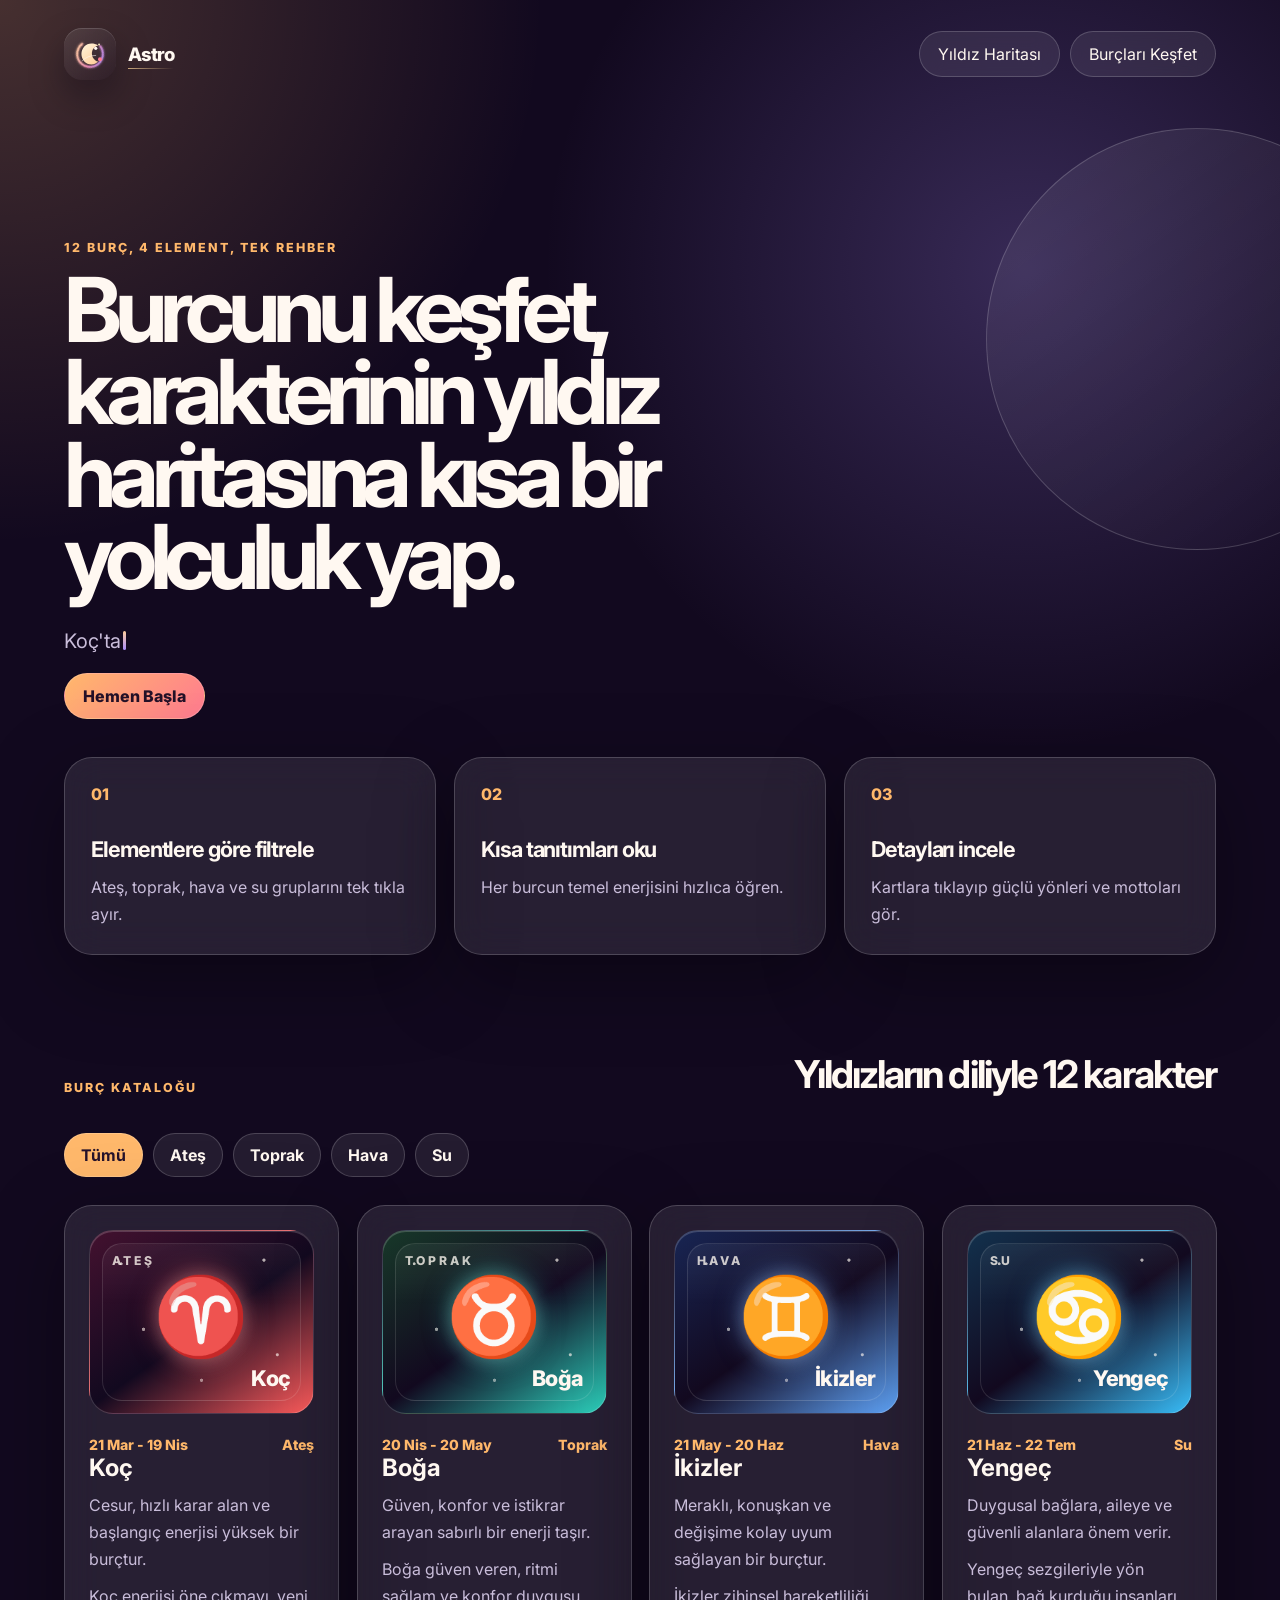
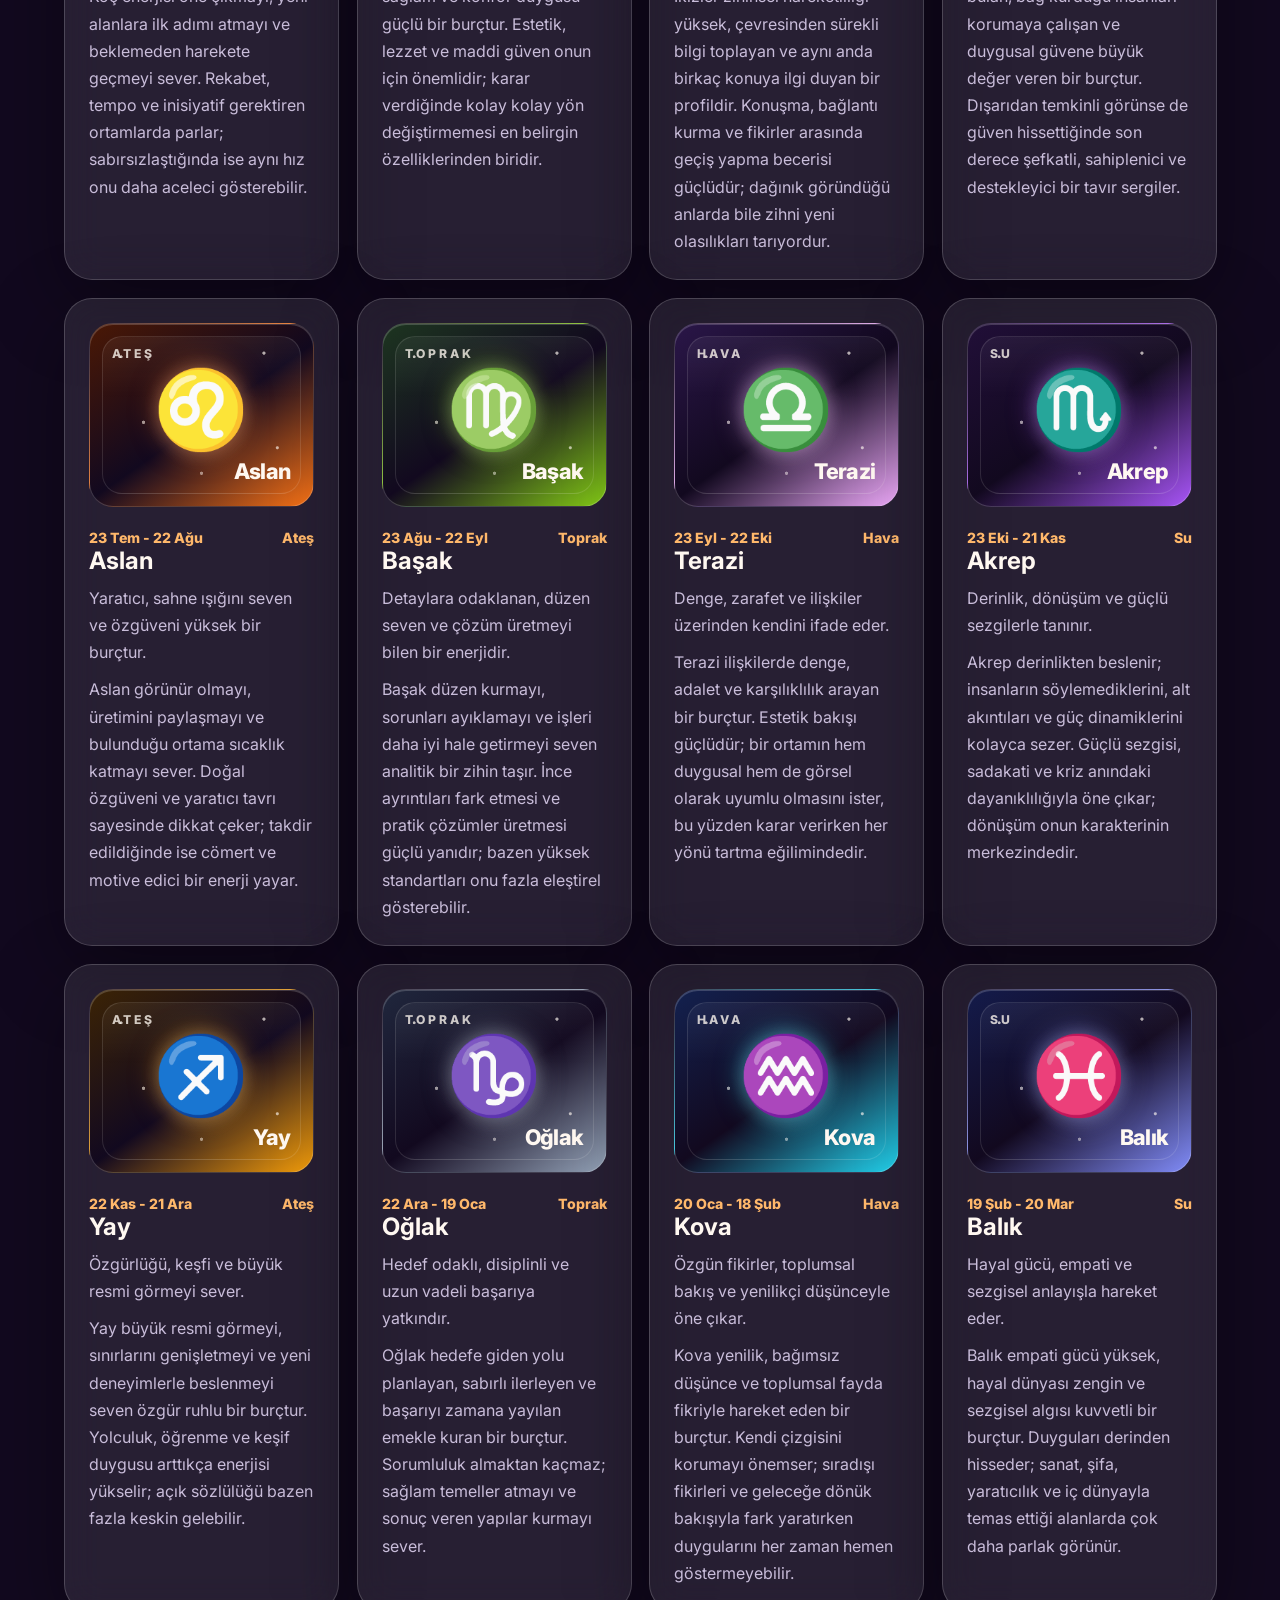
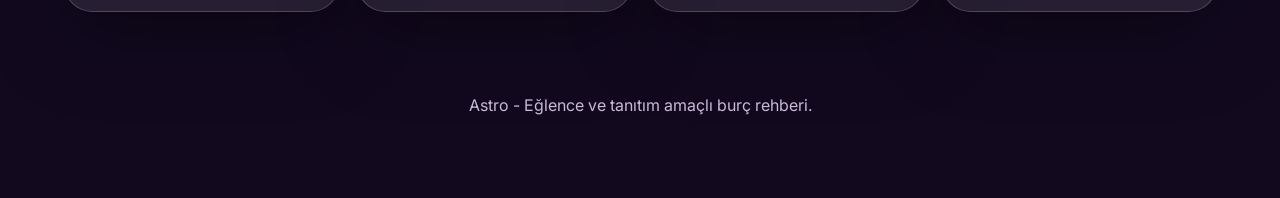
==== commit 31a7669b: "Sync published site navigation fixes" ====
--- a/index.html
+++ b/index.html
@@ -3,7 +3,7 @@
 <head>
   <meta charset="UTF-8">
   <meta name="viewport" content="width=device-width, initial-scale=1.0">
-  <title>Burç Tanıtım Sitesi</title>
+  <title>Burç Tanıtım Sitesi | Astro</title>
   <link rel="preconnect" href="https://fonts.googleapis.com">
   <link rel="preconnect" href="https://fonts.gstatic.com" crossorigin>
   <link href="https://fonts.googleapis.com/css2?family=Inter:wght@400;600;700;800&display=swap" rel="stylesheet">
@@ -14,7 +14,7 @@
 <body>
   <header class="hero">
     <nav class="navbar" aria-label="Ana navigasyon">
-      <a class="logo" href="index.html" aria-label="Astro ana sayfa">
+      <a class="logo" href="index.html" aria-label="Astro ana sayfa" data-route="index.html">
         <span class="logo-mark" aria-hidden="true">
           <svg viewBox="0 0 84 84" focusable="false">
             <defs>
@@ -46,8 +46,8 @@
         <span class="logo-text">Astro</span>
       </a>
       <div class="nav-actions">
-        <a class="nav-link nav-starchart" href="yildiz-haritasi.html">Yıldız Haritası</a>
-        <a class="nav-link nav-zodiac" href="index.html#burclar">Burçları Keşfet</a>
+        <a class="nav-link nav-starchart" href="yildiz-haritasi.html" data-route="yildiz-haritasi.html">Yıldız Haritası</a>
+        <a class="nav-link nav-zodiac" href="index.html#burclar" data-route="index.html" data-hash="burclar">Burçları Keşfet</a>
       </div>
     </nav>
 
@@ -96,7 +96,7 @@
       </div>
 
       <div class="zodiac-grid" id="zodiacGrid" aria-live="polite">
-        <a class="zodiac-card" data-element="Ateş" href="burc.html?burc=koc" aria-label="Koç burcu detay sayfasına git">
+        <a class="zodiac-card" data-element="Ateş" href="burc.html?burc=koc" data-route="burc.html" data-sign="koc" aria-label="Koç burcu detay sayfasına git">
           <span class="zodiac-image-wrap zodiac-poster poster-koc" aria-hidden="true">
             <span class="zodiac-poster-element">ATEŞ</span>
             <span class="zodiac-poster-symbol">♈</span>
@@ -111,7 +111,7 @@
           <p class="zodiac-card-detail">Koç enerjisi öne çıkmayı, yeni alanlara ilk adımı atmayı ve beklemeden harekete geçmeyi sever. Rekabet, tempo ve inisiyatif gerektiren ortamlarda parlar; sabırsızlaştığında ise aynı hız onu daha aceleci gösterebilir.</p>
         </a>
 
-        <a class="zodiac-card" data-element="Toprak" href="burc.html?burc=boga" aria-label="Boğa burcu detay sayfasına git">
+        <a class="zodiac-card" data-element="Toprak" href="burc.html?burc=boga" data-route="burc.html" data-sign="boga" aria-label="Boğa burcu detay sayfasına git">
           <span class="zodiac-image-wrap zodiac-poster poster-boga" aria-hidden="true">
             <span class="zodiac-poster-element">TOPRAK</span>
             <span class="zodiac-poster-symbol">♉</span>
@@ -126,7 +126,7 @@
           <p class="zodiac-card-detail">Boğa güven veren, ritmi sağlam ve konfor duygusu güçlü bir burçtur. Estetik, lezzet ve maddi güven onun için önemlidir; karar verdiğinde kolay kolay yön değiştirmemesi en belirgin özelliklerinden biridir.</p>
         </a>
 
-        <a class="zodiac-card" data-element="Hava" href="burc.html?burc=ikizler" aria-label="İkizler burcu detay sayfasına git">
+        <a class="zodiac-card" data-element="Hava" href="burc.html?burc=ikizler" data-route="burc.html" data-sign="ikizler" aria-label="İkizler burcu detay sayfasına git">
           <span class="zodiac-image-wrap zodiac-poster poster-ikizler" aria-hidden="true">
             <span class="zodiac-poster-element">HAVA</span>
             <span class="zodiac-poster-symbol">♊</span>
@@ -141,7 +141,7 @@
           <p class="zodiac-card-detail">İkizler zihinsel hareketliliği yüksek, çevresinden sürekli bilgi toplayan ve aynı anda birkaç konuya ilgi duyan bir profildir. Konuşma, bağlantı kurma ve fikirler arasında geçiş yapma becerisi güçlüdür; dağınık göründüğü anlarda bile zihni yeni olasılıkları tarıyordur.</p>
         </a>
 
-        <a class="zodiac-card" data-element="Su" href="burc.html?burc=yengec" aria-label="Yengeç burcu detay sayfasına git">
+        <a class="zodiac-card" data-element="Su" href="burc.html?burc=yengec" data-route="burc.html" data-sign="yengec" aria-label="Yengeç burcu detay sayfasına git">
           <span class="zodiac-image-wrap zodiac-poster poster-yengec" aria-hidden="true">
             <span class="zodiac-poster-element">SU</span>
             <span class="zodiac-poster-symbol">♋</span>
@@ -156,7 +156,7 @@
           <p class="zodiac-card-detail">Yengeç sezgileriyle yön bulan, bağ kurduğu insanları korumaya çalışan ve duygusal güvene büyük değer veren bir burçtur. Dışarıdan temkinli görünse de güven hissettiğinde son derece şefkatli, sahiplenici ve destekleyici bir tavır sergiler.</p>
         </a>
 
-        <a class="zodiac-card" data-element="Ateş" href="burc.html?burc=aslan" aria-label="Aslan burcu detay sayfasına git">
+        <a class="zodiac-card" data-element="Ateş" href="burc.html?burc=aslan" data-route="burc.html" data-sign="aslan" aria-label="Aslan burcu detay sayfasına git">
           <span class="zodiac-image-wrap zodiac-poster poster-aslan" aria-hidden="true">
             <span class="zodiac-poster-element">ATEŞ</span>
             <span class="zodiac-poster-symbol">♌</span>
@@ -171,7 +171,7 @@
           <p class="zodiac-card-detail">Aslan görünür olmayı, üretimini paylaşmayı ve bulunduğu ortama sıcaklık katmayı sever. Doğal özgüveni ve yaratıcı tavrı sayesinde dikkat çeker; takdir edildiğinde ise cömert ve motive edici bir enerji yayar.</p>
         </a>
 
-        <a class="zodiac-card" data-element="Toprak" href="burc.html?burc=basak" aria-label="Başak burcu detay sayfasına git">
+        <a class="zodiac-card" data-element="Toprak" href="burc.html?burc=basak" data-route="burc.html" data-sign="basak" aria-label="Başak burcu detay sayfasına git">
           <span class="zodiac-image-wrap zodiac-poster poster-basak" aria-hidden="true">
             <span class="zodiac-poster-element">TOPRAK</span>
             <span class="zodiac-poster-symbol">♍</span>
@@ -186,7 +186,7 @@
           <p class="zodiac-card-detail">Başak düzen kurmayı, sorunları ayıklamayı ve işleri daha iyi hale getirmeyi seven analitik bir zihin taşır. İnce ayrıntıları fark etmesi ve pratik çözümler üretmesi güçlü yanıdır; bazen yüksek standartları onu fazla eleştirel gösterebilir.</p>
         </a>
 
-        <a class="zodiac-card" data-element="Hava" href="burc.html?burc=terazi" aria-label="Terazi burcu detay sayfasına git">
+        <a class="zodiac-card" data-element="Hava" href="burc.html?burc=terazi" data-route="burc.html" data-sign="terazi" aria-label="Terazi burcu detay sayfasına git">
           <span class="zodiac-image-wrap zodiac-poster poster-terazi" aria-hidden="true">
             <span class="zodiac-poster-element">HAVA</span>
             <span class="zodiac-poster-symbol">♎</span>
@@ -201,7 +201,7 @@
           <p class="zodiac-card-detail">Terazi ilişkilerde denge, adalet ve karşılıklılık arayan bir burçtur. Estetik bakışı güçlüdür; bir ortamın hem duygusal hem de görsel olarak uyumlu olmasını ister, bu yüzden karar verirken her yönü tartma eğilimindedir.</p>
         </a>
 
-        <a class="zodiac-card" data-element="Su" href="burc.html?burc=akrep" aria-label="Akrep burcu detay sayfasına git">
+        <a class="zodiac-card" data-element="Su" href="burc.html?burc=akrep" data-route="burc.html" data-sign="akrep" aria-label="Akrep burcu detay sayfasına git">
           <span class="zodiac-image-wrap zodiac-poster poster-akrep" aria-hidden="true">
             <span class="zodiac-poster-element">SU</span>
             <span class="zodiac-poster-symbol">♏</span>
@@ -216,7 +216,7 @@
           <p class="zodiac-card-detail">Akrep derinlikten beslenir; insanların söylemediklerini, alt akıntıları ve güç dinamiklerini kolayca sezer. Güçlü sezgisi, sadakati ve kriz anındaki dayanıklılığıyla öne çıkar; dönüşüm onun karakterinin merkezindedir.</p>
         </a>
 
-        <a class="zodiac-card" data-element="Ateş" href="burc.html?burc=yay" aria-label="Yay burcu detay sayfasına git">
+        <a class="zodiac-card" data-element="Ateş" href="burc.html?burc=yay" data-route="burc.html" data-sign="yay" aria-label="Yay burcu detay sayfasına git">
           <span class="zodiac-image-wrap zodiac-poster poster-yay" aria-hidden="true">
             <span class="zodiac-poster-element">ATEŞ</span>
             <span class="zodiac-poster-symbol">♐</span>
@@ -231,7 +231,7 @@
           <p class="zodiac-card-detail">Yay büyük resmi görmeyi, sınırlarını genişletmeyi ve yeni deneyimlerle beslenmeyi seven özgür ruhlu bir burçtur. Yolculuk, öğrenme ve keşif duygusu arttıkça enerjisi yükselir; açık sözlülüğü bazen fazla keskin gelebilir.</p>
         </a>
 
-        <a class="zodiac-card" data-element="Toprak" href="burc.html?burc=oglak" aria-label="Oğlak burcu detay sayfasına git">
+        <a class="zodiac-card" data-element="Toprak" href="burc.html?burc=oglak" data-route="burc.html" data-sign="oglak" aria-label="Oğlak burcu detay sayfasına git">
           <span class="zodiac-image-wrap zodiac-poster poster-oglak" aria-hidden="true">
             <span class="zodiac-poster-element">TOPRAK</span>
             <span class="zodiac-poster-symbol">♑</span>
@@ -246,7 +246,7 @@
           <p class="zodiac-card-detail">Oğlak hedefe giden yolu planlayan, sabırlı ilerleyen ve başarıyı zamana yayılan emekle kuran bir burçtur. Sorumluluk almaktan kaçmaz; sağlam temeller atmayı ve sonuç veren yapılar kurmayı sever.</p>
         </a>
 
-        <a class="zodiac-card" data-element="Hava" href="burc.html?burc=kova" aria-label="Kova burcu detay sayfasına git">
+        <a class="zodiac-card" data-element="Hava" href="burc.html?burc=kova" data-route="burc.html" data-sign="kova" aria-label="Kova burcu detay sayfasına git">
           <span class="zodiac-image-wrap zodiac-poster poster-kova" aria-hidden="true">
             <span class="zodiac-poster-element">HAVA</span>
             <span class="zodiac-poster-symbol">♒</span>
@@ -261,7 +261,7 @@
           <p class="zodiac-card-detail">Kova yenilik, bağımsız düşünce ve toplumsal fayda fikriyle hareket eden bir burçtur. Kendi çizgisini korumayı önemser; sıradışı fikirleri ve geleceğe dönük bakışıyla fark yaratırken duygularını her zaman hemen göstermeyebilir.</p>
         </a>
 
-        <a class="zodiac-card" data-element="Su" href="burc.html?burc=balik" aria-label="Balık burcu detay sayfasına git">
+        <a class="zodiac-card" data-element="Su" href="burc.html?burc=balik" data-route="burc.html" data-sign="balik" aria-label="Balık burcu detay sayfasına git">
           <span class="zodiac-image-wrap zodiac-poster poster-balik" aria-hidden="true">
             <span class="zodiac-poster-element">SU</span>
             <span class="zodiac-poster-symbol">♓</span>
@@ -280,9 +280,10 @@
   </main>
 
   <footer>
-    <p>AstroRehber - Eğlence ve tanıtım amaçlı burç rehberi.</p>
+    <p>Astro - Eğlence ve tanıtım amaçlı burç rehberi.</p>
   </footer>
 
+  <script src="site-navigation.js"></script>
   <script src="script.js"></script>
   <script src="ui-effects.js"></script>
 </body>
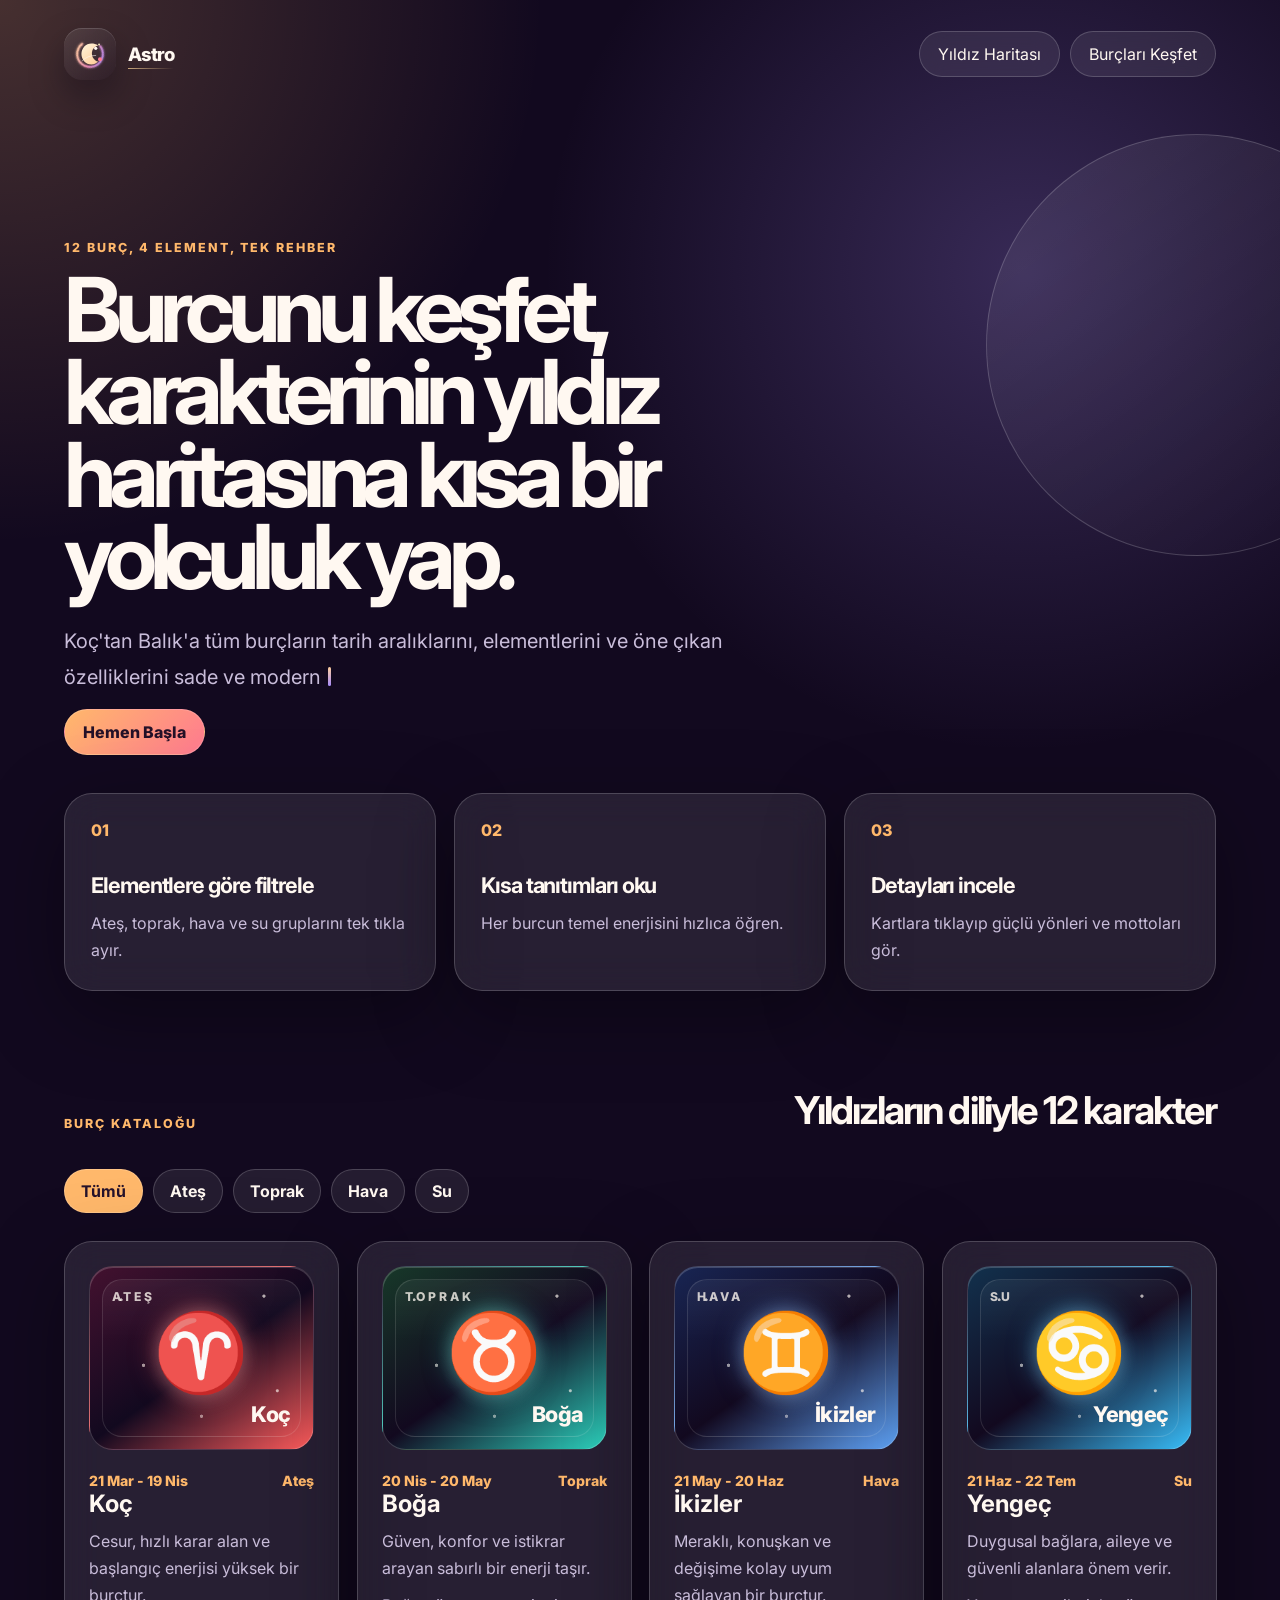
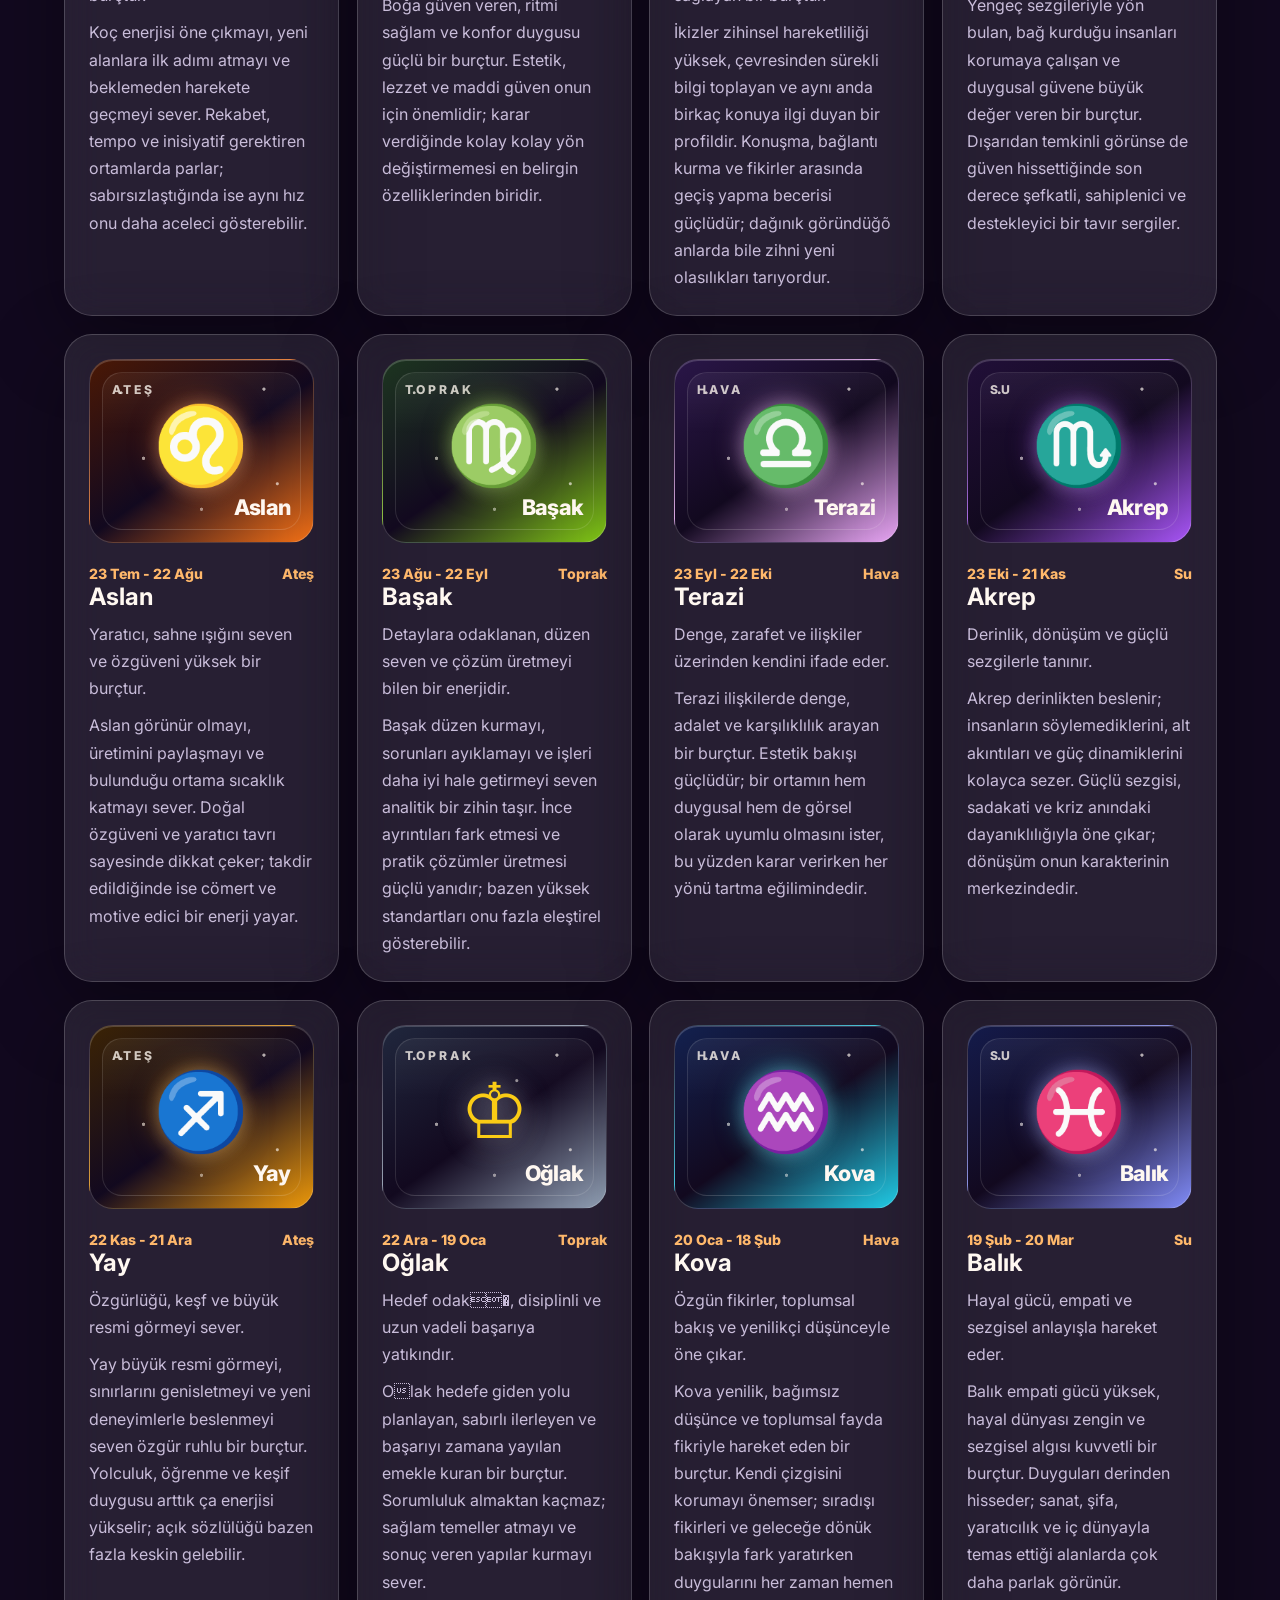
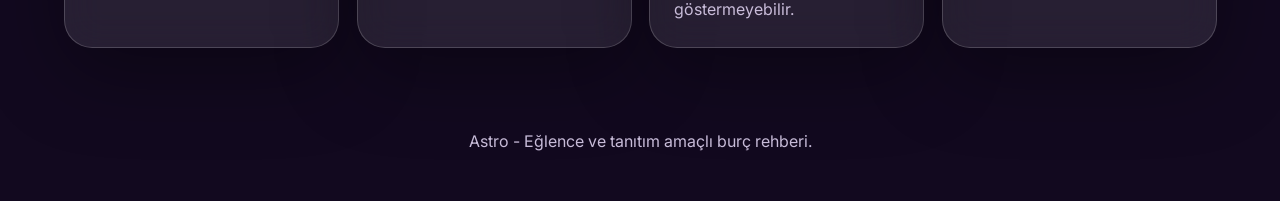
==== commit f2ac1382: "Publish Astro favicon" ====
--- a/index.html
+++ b/index.html
@@ -4,6 +4,7 @@
   <meta charset="UTF-8">
   <meta name="viewport" content="width=device-width, initial-scale=1.0">
   <title>Burç Tanıtım Sitesi | Astro</title>
+  <link rel="icon" href="favicon.svg" type="image/svg+xml">
   <link rel="preconnect" href="https://fonts.googleapis.com">
   <link rel="preconnect" href="https://fonts.gstatic.com" crossorigin>
   <link href="https://fonts.googleapis.com/css2?family=Inter:wght@400;600;700;800&display=swap" rel="stylesheet">
@@ -138,7 +139,7 @@
           </div>
           <h3>İkizler</h3>
           <p>Meraklı, konuşkan ve değişime kolay uyum sağlayan bir burçtur.</p>
-          <p class="zodiac-card-detail">İkizler zihinsel hareketliliği yüksek, çevresinden sürekli bilgi toplayan ve aynı anda birkaç konuya ilgi duyan bir profildir. Konuşma, bağlantı kurma ve fikirler arasında geçiş yapma becerisi güçlüdür; dağınık göründüğü anlarda bile zihni yeni olasılıkları tarıyordur.</p>
+          <p class="zodiac-card-detail">İkizler zihinsel hareketliliği yüksek, çevresinden sürekli bilgi toplayan ve aynı anda birkaç konuya ilgi duyan bir profildir. Konuşma, bağlantı kurma ve fikirler arasında geçiş yapma becerisi güçlüdür; dağınık göründüğõ anlarda bile zihni yeni olasılıkları tarıyordur.</p>
         </a>
 
         <a class="zodiac-card" data-element="Su" href="burc.html?burc=yengec" data-route="burc.html" data-sign="yengec" aria-label="Yengeç burcu detay sayfasına git">
@@ -227,14 +228,14 @@
             <span>Ateş</span>
           </div>
           <h3>Yay</h3>
-          <p>Özgürlüğü, keşfi ve büyük resmi görmeyi sever.</p>
-          <p class="zodiac-card-detail">Yay büyük resmi görmeyi, sınırlarını genişletmeyi ve yeni deneyimlerle beslenmeyi seven özgür ruhlu bir burçtur. Yolculuk, öğrenme ve keşif duygusu arttıkça enerjisi yükselir; açık sözlülüğü bazen fazla keskin gelebilir.</p>
+          <p>Özgürlüğü, keşf ve büyük resmi görmeyi sever.</p>
+          <p class="zodiac-card-detail">Yay büyük resmi görmeyi, sınırlarını genisletmeyi ve yeni deneyimlerle beslenmeyi seven özgür ruhlu bir burçtur. Yolculuk, öğrenme ve keşif duygusu arttık ça enerjisi yükselir; açık sözlülüğü bazen fazla keskin gelebilir.</p>
         </a>
 
         <a class="zodiac-card" data-element="Toprak" href="burc.html?burc=oglak" data-route="burc.html" data-sign="oglak" aria-label="Oğlak burcu detay sayfasına git">
           <span class="zodiac-image-wrap zodiac-poster poster-oglak" aria-hidden="true">
             <span class="zodiac-poster-element">TOPRAK</span>
-            <span class="zodiac-poster-symbol">♑</span>
+            <span class="zodiac-poster-symbol">♔</span>
             <span class="zodiac-poster-name">Oğlak</span>
           </span>
           <div class="zodiac-meta">
@@ -242,8 +243,8 @@
             <span>Toprak</span>
           </div>
           <h3>Oğlak</h3>
-          <p>Hedef odaklı, disiplinli ve uzun vadeli başarıya yatkındır.</p>
-          <p class="zodiac-card-detail">Oğlak hedefe giden yolu planlayan, sabırlı ilerleyen ve başarıyı zamana yayılan emekle kuran bir burçtur. Sorumluluk almaktan kaçmaz; sağlam temeller atmayı ve sonuç veren yapılar kurmayı sever.</p>
+          <p>Hedef odak�, disiplinli ve uzun vadeli başarıya yatıkındır.</p>
+          <p class="zodiac-card-detail">Olak hedefe giden yolu planlayan, sabırlı ilerleyen ve başarıyı zamana yayılan emekle kuran bir burçtur. Sorumluluk almaktan kaçmaz; sağlam temeller atmayı ve sonuç veren yapılar kurmayı sever.</p>
         </a>
 
         <a class="zodiac-card" data-element="Hava" href="burc.html?burc=kova" data-route="burc.html" data-sign="kova" aria-label="Kova burcu detay sayfasına git">
